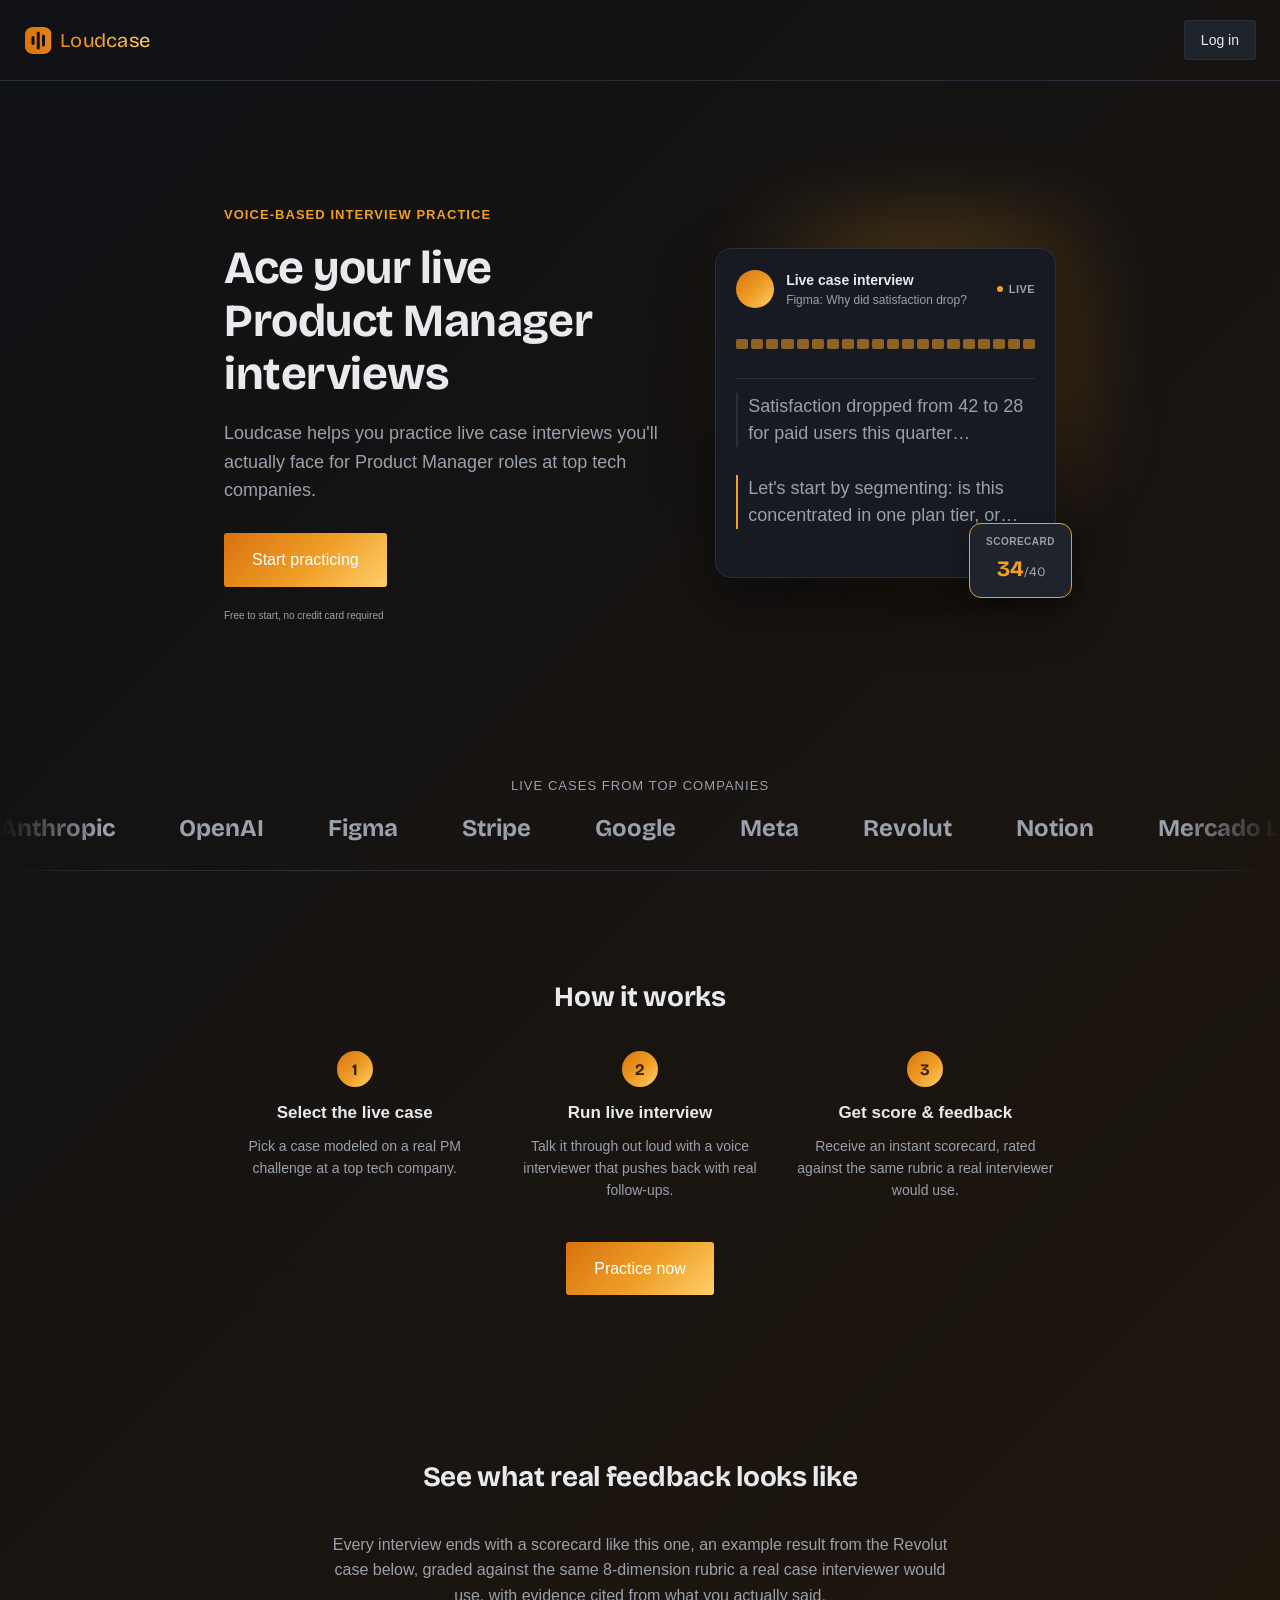
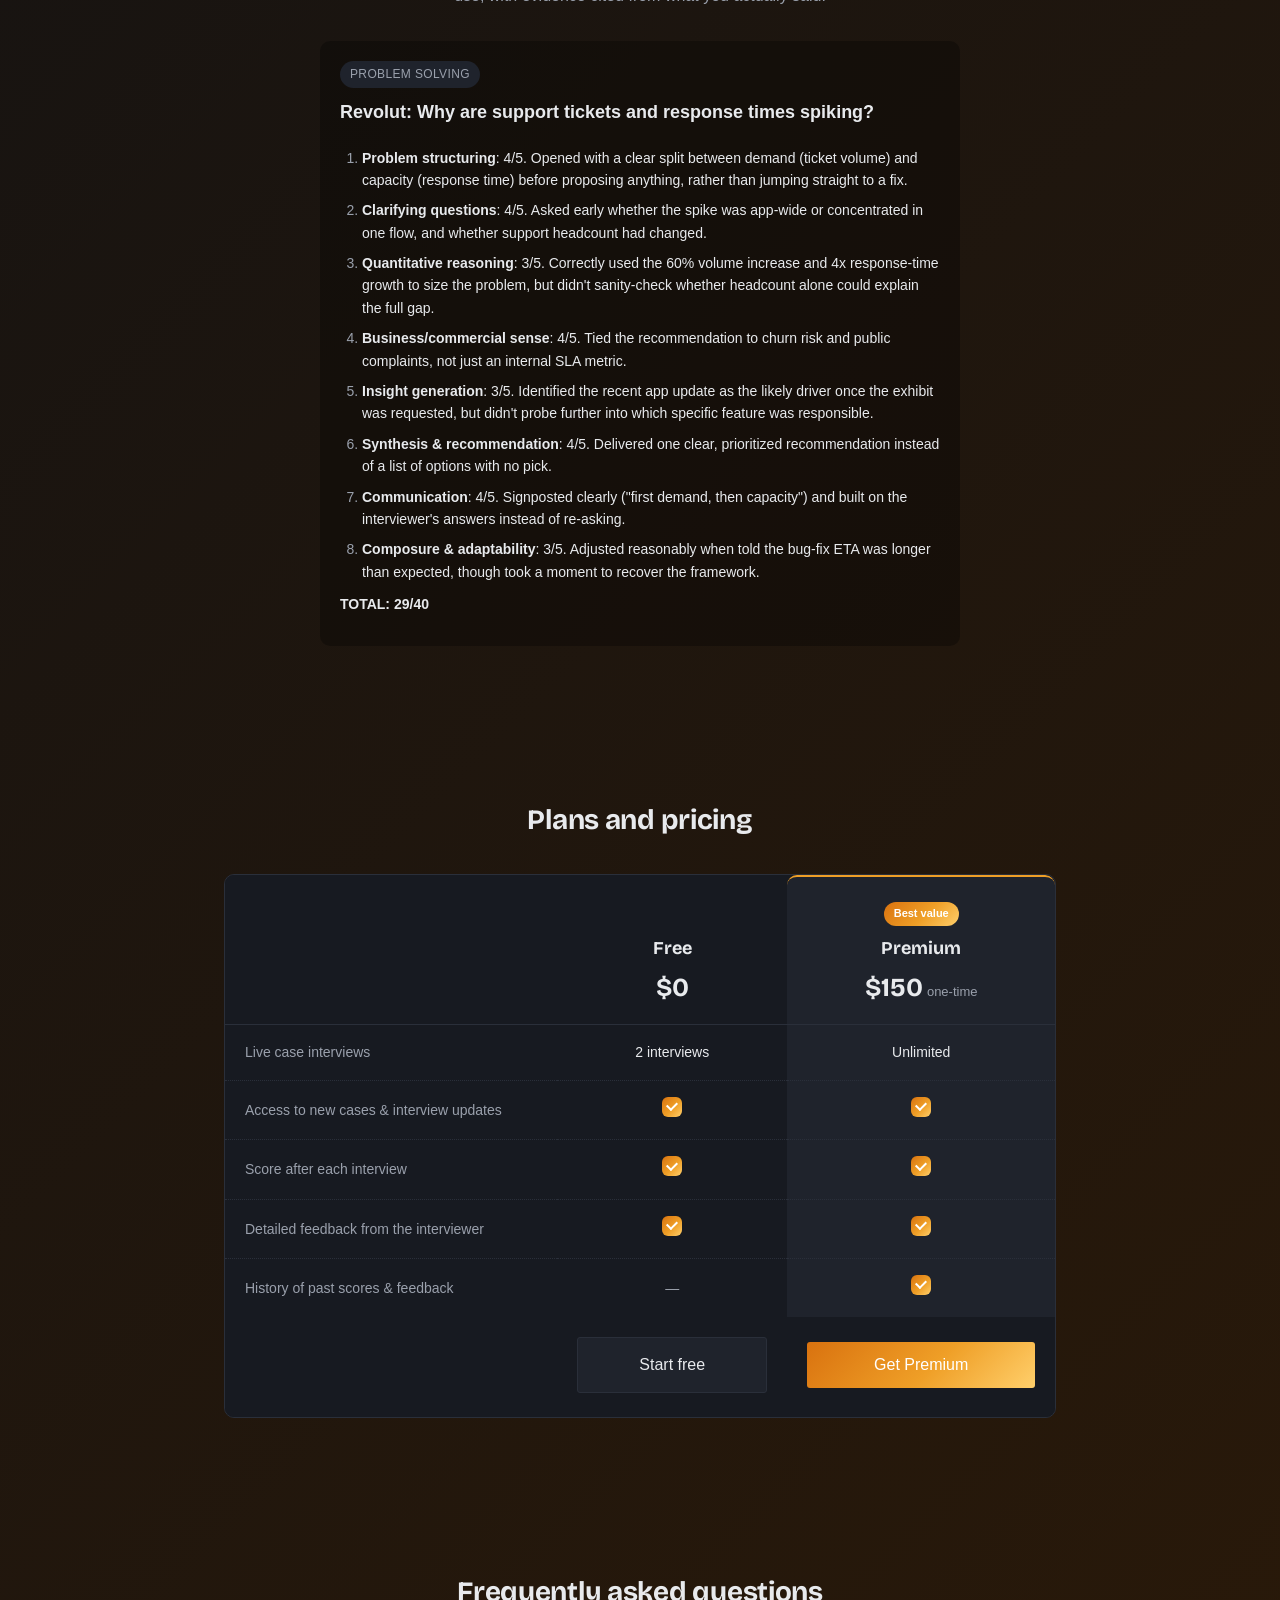
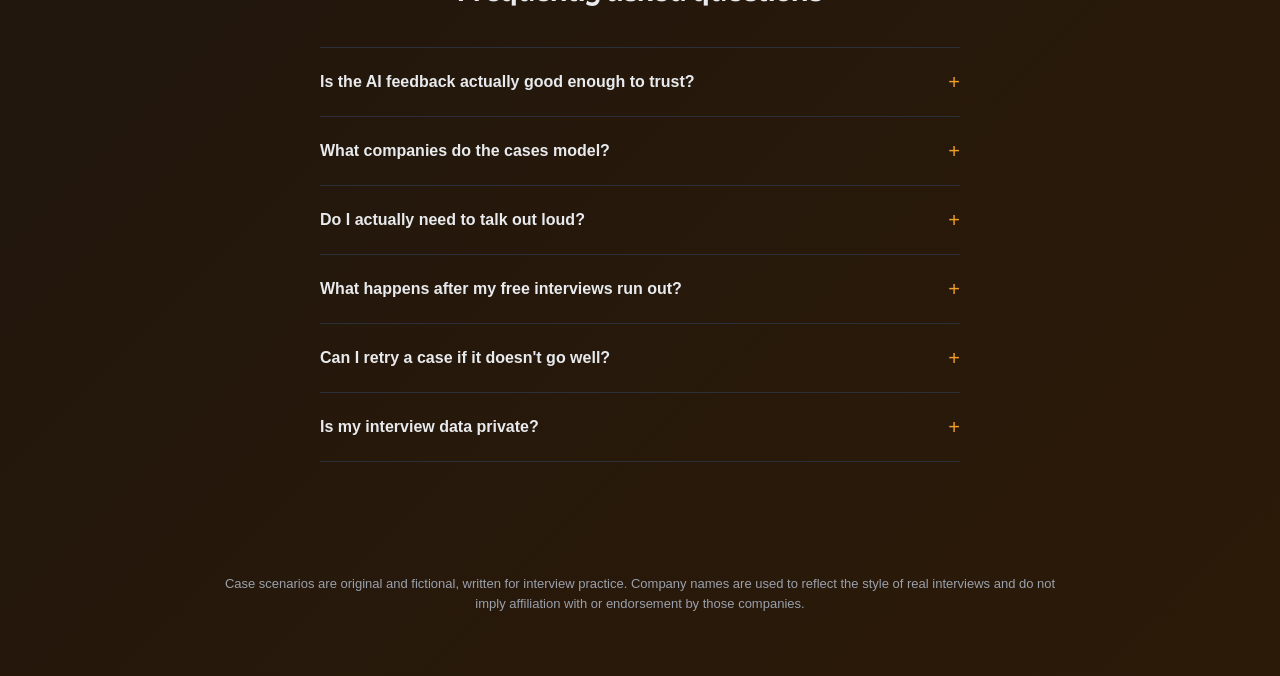
==== web/index.html @ b38b74b1 "Revert "Redesign the "See what real feedback looks like" sample scorecard" This reverts commit eedd0" ====
<!DOCTYPE html>
<html lang="en">
<head>
<meta charset="UTF-8">
<meta name="viewport" content="width=device-width, initial-scale=1.0">
<title>Loudcase — Live Case Interview Practice for PMs</title>
<meta name="description" content="Loudcase is where Product Managers practice live, voice-based case interviews out loud, and get an instant scorecard.">
<link rel="icon" type="image/svg+xml" href="favicon.svg">
<link rel="preconnect" href="https://fonts.googleapis.com">
<link rel="preconnect" href="https://fonts.gstatic.com" crossorigin>
<link href="https://fonts.googleapis.com/css2?family=Bricolage+Grotesque:wght@400;700&display=swap" rel="stylesheet">
<link rel="stylesheet" href="styles.css">
</head>
<body>
<nav>
  <a href="index.html" class="brand" aria-label="Loudcase">
      <svg width="129" height="27" viewBox="0 0 170 36" aria-hidden="true">
        <defs>
          <linearGradient id="logoGrad" x1="0" y1="18" x2="170" y2="18" gradientUnits="userSpaceOnUse">
            <stop offset="0%" stop-color="#d9720f"/>
            <stop offset="55%" stop-color="#ef9f27"/>
            <stop offset="100%" stop-color="#ffcf6b"/>
          </linearGradient>
          <mask id="logoGradMask" maskUnits="userSpaceOnUse" x="0" y="0" width="36" height="36">
            <rect width="36" height="36" rx="10" fill="#ffffff"/>
            <rect x="9" y="12" width="4" height="12" rx="2" fill="#000000"/>
            <rect x="16" y="6" width="4" height="24" rx="2" fill="#000000"/>
            <rect x="23" y="10" width="4" height="16" rx="2" fill="#000000"/>
          </mask>
        </defs>
        <rect width="36" height="36" rx="10" fill="url(#logoGrad)" mask="url(#logoGradMask)"/>
        <text x="47" y="18" dominant-baseline="central" text-anchor="start" font-family="Bricolage Grotesque, sans-serif" font-weight="400" font-size="26" textLength="120" lengthAdjust="spacingAndGlyphs" fill="url(#logoGrad)">Loudcase</text>
      </svg>
    </a>
  <div style="display:flex; align-items:center; gap:16px;">
    <a href="login.html" class="btn secondary" style="padding:8px 16px;font-size:14px;">Log in</a>
  </div>
</nav>

<div class="wrap">
  <div class="hero hero-split">
    <div class="hero-copy">
      <span class="hero-kicker">Voice-based interview practice</span>
      <h1>Ace your live Product Manager interviews</h1>
      <p>
        Loudcase helps you practice live case interviews you'll actually
        face for Product Manager roles at top tech companies.
      </p>
      <a class="btn" href="practice.html"><span class="btn-shine">Start practicing</span></a>
      <p class="hero-trust">Free to start, no credit card required</p>
    </div>

    <div class="hero-visual" aria-hidden="true">
      <div class="hero-visual-glow"></div>
      <div class="call-card">
        <div class="call-card-header">
          <span class="call-orb"></span>
          <div class="call-card-titles">
            <div class="call-card-title">Live case interview</div>
            <div class="call-card-sub">Figma: Why did satisfaction drop?</div>
          </div>
          <span class="call-live" title="Live"><span class="call-live-dot"></span>Live</span>
        </div>
        <div class="call-waveform">
          <span></span><span></span><span></span><span></span><span></span>
          <span></span><span></span><span></span><span></span><span></span>
          <span></span><span></span><span></span><span></span><span></span>
          <span></span><span></span><span></span><span></span><span></span>
        </div>
        <div class="call-transcript">
          <p class="call-line call-line-interviewer">Satisfaction dropped from 42 to 28 for paid users this quarter&hellip;</p>
          <p class="call-line call-line-candidate">Let's start by segmenting: is this concentrated in one plan tier, or&hellip;</p>
        </div>
      </div>
      <div class="score-badge">
        <span class="score-badge-label">Scorecard</span>
        <span class="score-badge-value">34<span>/40</span></span>
      </div>
    </div>
  </div>
</div>

<div class="wrap marquee-title-wrap">
  <p class="marquee-title">Live cases from top companies</p>
</div>

<div class="logo-marquee" aria-label="Practice for roles at companies like these">
  <div class="logo-track">
    <span>Anthropic</span>
    <span>OpenAI</span>
    <span>Figma</span>
    <span>Stripe</span>
    <span>Google</span>
    <span>Meta</span>
    <span>Revolut</span>
    <span>Notion</span>
    <span>Mercado Libre</span>
    <span>Nubank</span>
    <span>Anthropic</span>
    <span>OpenAI</span>
    <span>Figma</span>
    <span>Stripe</span>
    <span>Google</span>
    <span>Meta</span>
    <span>Revolut</span>
    <span>Notion</span>
    <span>Mercado Libre</span>
    <span>Nubank</span>
    <span>Anthropic</span>
    <span>OpenAI</span>
    <span>Figma</span>
    <span>Stripe</span>
    <span>Google</span>
    <span>Meta</span>
    <span>Revolut</span>
    <span>Notion</span>
    <span>Mercado Libre</span>
    <span>Nubank</span>
    <span>Anthropic</span>
    <span>OpenAI</span>
    <span>Figma</span>
    <span>Stripe</span>
    <span>Google</span>
    <span>Meta</span>
    <span>Revolut</span>
    <span>Notion</span>
    <span>Mercado Libre</span>
    <span>Nubank</span>
  </div>
</div>

<div class="wrap">
  <h2 class="section-title">How it works</h2>
  <div class="steps">
    <div class="step">
      <span class="step-number">1</span>
      <h3>Select the live case</h3>
      <p>Pick a case modeled on a real PM challenge at a top tech company.</p>
    </div>
    <div class="step">
      <span class="step-number">2</span>
      <h3>Run live interview</h3>
      <p>Talk it through out loud with a voice interviewer that pushes back with real follow-ups.</p>
    </div>
    <div class="step">
      <span class="step-number">3</span>
      <h3>Get score & feedback</h3>
      <p>Receive an instant scorecard, rated against the same rubric a real interviewer would use.</p>
    </div>
  </div>

  <div class="steps-cta">
    <a class="btn" href="practice.html"><span class="btn-shine">Practice now</span></a>
  </div>
</div>

<div class="wrap">
  <h2 class="section-title">See what real feedback looks like</h2>
  <p style="text-align:center; color:var(--text-muted); max-width:640px; margin:0 auto 32px;">
    Every interview ends with a scorecard like this one, an example
    result from the Revolut case below, graded against the same
    8-dimension rubric a real case interviewer would use, with evidence
    cited from what you actually said.
  </p>
  <div class="case-card" style="max-width:640px; margin:0 auto; text-align:left;">
    <div class="case-card-head">
      <span class="badge">PROBLEM SOLVING</span>
    </div>
    <h3 style="margin:0;">Revolut: Why are support tickets and response times spiking?</h3>
    <div class="rendered-feedback">
      <ol>
        <li><strong>Problem structuring</strong>: 4/5. Opened with a clear split between demand (ticket volume) and capacity (response time) before proposing anything, rather than jumping straight to a fix.</li>
        <li><strong>Clarifying questions</strong>: 4/5. Asked early whether the spike was app-wide or concentrated in one flow, and whether support headcount had changed.</li>
        <li><strong>Quantitative reasoning</strong>: 3/5. Correctly used the 60% volume increase and 4x response-time growth to size the problem, but didn't sanity-check whether headcount alone could explain the full gap.</li>
        <li><strong>Business/commercial sense</strong>: 4/5. Tied the recommendation to churn risk and public complaints, not just an internal SLA metric.</li>
        <li><strong>Insight generation</strong>: 3/5. Identified the recent app update as the likely driver once the exhibit was requested, but didn't probe further into which specific feature was responsible.</li>
        <li><strong>Synthesis & recommendation</strong>: 4/5. Delivered one clear, prioritized recommendation instead of a list of options with no pick.</li>
        <li><strong>Communication</strong>: 4/5. Signposted clearly ("first demand, then capacity") and built on the interviewer's answers instead of re-asking.</li>
        <li><strong>Composure & adaptability</strong>: 3/5. Adjusted reasonably when told the bug-fix ETA was longer than expected, though took a moment to recover the framework.</li>
      </ol>
      <p><strong>TOTAL: 29/40</strong></p>
    </div>
  </div>
</div>

<div class="wrap" id="pricing">
  <h2 class="section-title">Plans and pricing</h2>

  <div class="pricing-table-wrap">
    <table class="pricing-table">
      <thead>
        <tr>
          <th class="pricing-table-label"></th>
          <th>
            <div class="pricing-col-head">Free</div>
            <div class="pricing-col-price">$0</div>
          </th>
          <th class="premium-col">
            <span class="pricing-badge">Best value</span>
            <div class="pricing-col-head">Premium</div>
            <div class="pricing-col-price">$150<span class="pricing-period">one-time</span></div>
          </th>
        </tr>
      </thead>
      <tbody>
        <tr>
          <td class="pricing-table-label">Live case interviews</td>
          <td>2 interviews</td>
          <td class="premium-col">Unlimited</td>
        </tr>
        <tr>
          <td class="pricing-table-label">Access to new cases & interview updates</td>
          <td><span class="pricing-check" aria-label="Included"></span></td>
          <td class="premium-col"><span class="pricing-check" aria-label="Included"></span></td>
        </tr>
        <tr>
          <td class="pricing-table-label">Score after each interview</td>
          <td><span class="pricing-check" aria-label="Included"></span></td>
          <td class="premium-col"><span class="pricing-check" aria-label="Included"></span></td>
        </tr>
        <tr>
          <td class="pricing-table-label">Detailed feedback from the interviewer</td>
          <td><span class="pricing-check" aria-label="Included"></span></td>
          <td class="premium-col"><span class="pricing-check" aria-label="Included"></span></td>
        </tr>
        <tr>
          <td class="pricing-table-label">History of past scores & feedback</td>
          <td><span class="pricing-dash" aria-label="Not included"></span></td>
          <td class="premium-col"><span class="pricing-check" aria-label="Included"></span></td>
        </tr>
      </tbody>
      <tfoot>
        <tr>
          <td class="pricing-table-label"></td>
          <td><a class="btn secondary" href="practice.html" style="width:100%; text-align:center; box-sizing:border-box; display:block;">Start free</a></td>
          <td class="premium-col">
            <button class="btn get-premium-btn" type="button" style="width:100%; box-sizing:border-box; display:block;"><span class="btn-shine">Get Premium</span></button>
            <p class="pricing-error" style="display:none;"></p>
          </td>
        </tr>
      </tfoot>
    </table>
  </div>

  <!-- Mobile-only equivalent of the table above: below the breakpoint a
       horizontally-scrolling table hid the Premium column off-screen with
       no visual cue, so both plans are shown here as stacked cards
       instead -- see the pricing-table-wrap / pricing-cards toggle in
       styles.css. Content is duplicated (not generated from the table)
       to keep this a plain content change, matching how nav/markup is
       already duplicated per page elsewhere on the site; keep the two in
       sync if pricing/features change. -->
  <div class="pricing-cards">
    <div class="pricing-card">
      <div class="pricing-col-head">Free</div>
      <div class="pricing-col-price">$0</div>
      <ul class="pricing-card-features">
        <li><span>Live case interviews</span><span>2 interviews</span></li>
        <li><span>Access to new cases &amp; interview updates</span><span class="pricing-check" aria-label="Included"></span></li>
        <li><span>Score after each interview</span><span class="pricing-check" aria-label="Included"></span></li>
        <li><span>Detailed feedback from the interviewer</span><span class="pricing-check" aria-label="Included"></span></li>
        <li><span>History of past scores &amp; feedback</span><span class="pricing-dash" aria-label="Not included"></span></li>
      </ul>
      <a class="btn secondary" href="practice.html" style="width:100%; text-align:center; box-sizing:border-box; display:block;">Start free</a>
    </div>
    <div class="pricing-card premium-col">
      <span class="pricing-badge">Best value</span>
      <div class="pricing-col-head">Premium</div>
      <div class="pricing-col-price">$150<span class="pricing-period">one-time</span></div>
      <ul class="pricing-card-features">
        <li><span>Live case interviews</span><span>Unlimited</span></li>
        <li><span>Access to new cases &amp; interview updates</span><span class="pricing-check" aria-label="Included"></span></li>
        <li><span>Score after each interview</span><span class="pricing-check" aria-label="Included"></span></li>
        <li><span>Detailed feedback from the interviewer</span><span class="pricing-check" aria-label="Included"></span></li>
        <li><span>History of past scores &amp; feedback</span><span class="pricing-check" aria-label="Included"></span></li>
      </ul>
      <button class="btn get-premium-btn" type="button" style="width:100%; box-sizing:border-box; display:block;"><span class="btn-shine">Get Premium</span></button>
      <p class="pricing-error" style="display:none;"></p>
    </div>
  </div>
</div>

<div class="wrap">
  <h2 class="section-title">Frequently asked questions</h2>
  <div class="faq-list">
    <details>
      <summary>Is the AI feedback actually good enough to trust?</summary>
      <p>Each case has its own hand-written rubric, not a generic one: your transcript is graded across 8 structured dimensions (5 for product-sense cases) with evidence cited from what you actually said, the same way a trained case interviewer would grade you.</p>
    </details>
    <details>
      <summary>What companies do the cases model?</summary>
      <p>Cases are modeled on the style and substance of real PM interviews at companies like Figma, Stripe, Notion, Anthropic, Mercado Libre, and more. They're original, fictional scenarios written for practice, not real confidential material, built to feel like the real thing.</p>
    </details>
    <details>
      <summary>Do I actually need to talk out loud?</summary>
      <p>Yes. Loudcase is voice-first on purpose. A real case interview is a live, spoken conversation with follow-ups and pushback, which is a different skill from silently outlining an answer on paper.</p>
    </details>
    <details>
      <summary>What happens after my free interviews run out?</summary>
      <p>You get 2 full scored interviews for free, with the same detailed feedback Premium gets. After that, Premium ($150 one-time) unlocks unlimited interviews and keeps the detailed feedback going instead of just a score.</p>
    </details>
    <details>
      <summary>Can I retry a case if it doesn't go well?</summary>
      <p>Yes, cases can be replayed as many times as you like. Performing differently on a repeat run is part of the practice.</p>
    </details>
    <details>
      <summary>Is my interview data private?</summary>
      <p>Your transcripts and scores are tied to your account only. They're never shared publicly or used to identify you elsewhere.</p>
    </details>
  </div>
</div>

<div class="wrap">
  <p class="hint" style="text-align:center; margin-top:16px;">
    Case scenarios are original and fictional, written for interview
    practice. Company names are used to reflect the style of real
    interviews and do not imply affiliation with or endorsement by those
    companies.
  </p>
</div>

<script src="config.js"></script>
<script src="auth.js"></script>
<script>
  // Two "Get Premium" buttons exist (the desktop table's footer cell and
  // the mobile card, only one of which is ever visible at a time -- see
  // .pricing-table-wrap / .pricing-cards in styles.css), each followed by
  // its own .pricing-error paragraph, so wire up whichever one was
  // actually clicked rather than assuming a single element by id.
  document.querySelectorAll(".get-premium-btn").forEach((btn) => {
    const errorMsg = btn.nextElementSibling;
    btn.addEventListener("click", async () => {
      errorMsg.style.display = "none";

      // Buying Premium requires an account, so payment is tied to it.
      // Not logged in -- send to login, then bounce straight back here.
      if (!localStorage.getItem("loudcase_token")) {
        window.location.href = "login.html?next=" + encodeURIComponent("index.html#pricing");
        return;
      }

      try {
        const res = await fetch(`${CONFIG.backendUrl}/billing/create-checkout-session`, {
          method: "POST",
          headers: { "Content-Type": "application/json", ...authHeader() },
          body: JSON.stringify({
            success_url: window.location.origin + window.location.pathname.replace(/index\.html$/, "") + "premium-success.html",
            cancel_url: window.location.origin + window.location.pathname.replace(/index\.html$/, "") + "index.html#pricing",
          }),
        });
        if (res.status === 401) {
          window.location.href = "login.html?next=" + encodeURIComponent("index.html#pricing");
          return;
        }
        const data = await res.json();
        if (!res.ok) {
          errorMsg.textContent = data.detail || "Something went wrong starting checkout.";
          errorMsg.style.display = "block";
          return;
        }
        window.open(data.url, "_blank", "noopener,noreferrer");
      } catch (err) {
        errorMsg.textContent = `Request failed: ${err}`;
        errorMsg.style.display = "block";
      }
    });
  });
</script>
<script>
  // Cursor-tracking spotlight for .btn (not .btn.secondary), matching
  // pomelo.la's actual button hover effect (see styles.css for the full
  // explanation -- their "duplicate text" DOM layer is same-color,
  // same-position, and functionally invisible; this spotlight is the
  // effect that's actually visible). Appends a .btn-spotlight overlay and
  // keeps its --x/--y CSS vars updated on mousemove; safe to call more
  // than once since already-enhanced elements are skipped.
  function enhanceButtonSpotlight(btn) {
    if (btn.dataset.spotlightEnhanced) return;
    btn.dataset.spotlightEnhanced = "true";
    const spot = document.createElement("span");
    spot.className = "btn-spotlight";
    spot.setAttribute("aria-hidden", "true");
    btn.appendChild(spot);
    btn.addEventListener("mousemove", (e) => {
      const rect = btn.getBoundingClientRect();
      spot.style.setProperty("--x", `${e.clientX - rect.left}px`);
      spot.style.setProperty("--y", `${e.clientY - rect.top}px`);
    });
  }
  function enhanceAllButtonSpotlights(root) {
    (root || document).querySelectorAll(".btn:not(.secondary)").forEach(enhanceButtonSpotlight);
  }
  enhanceAllButtonSpotlights();
</script>
</body>
</html>
---- web/styles.css ----
:root {
  --bg: #0f1115;
  --surface: #171a21;
  --surface-2: #1f232c;
  --border: #2a2f3a;
  --text: #e8eaed;
  --text-muted: #9aa0ac;
  /* Loudcase brand accent: warm amber -- reads as voice/energy rather
     than a generic SaaS blue, and doubles as the logomark color. */
  --accent: #ef9f27;
  --accent-text: #3d2003;
  --radius: 10px;
  /* Shared warm gradient used across the CTA buttons, the logomark, and
     the "3 steps" number icons, so those flat-amber elements read as one
     consistent brand treatment instead of a plain flat fill. */
  --accent-gradient: linear-gradient(135deg, #d9720f 0%, #ef9f27 55%, #ffcf6b 100%);
}

* { box-sizing: border-box; }

h1 {
  font-family: "Bricolage Grotesque", -apple-system, BlinkMacSystemFont, "Segoe UI", sans-serif;
  font-weight: 700;
  letter-spacing: -0.01em;
}

body {
  margin: 0;
  font-family: -apple-system, BlinkMacSystemFont, "Segoe UI", sans-serif;
  /* Slow-shifting dark gradient with a warm (amber-adjacent) undertone --
     all stops stay dark enough that --text stays legible everywhere, this
     is depth/atmosphere, not a color change to the page itself. */
  background: linear-gradient(135deg, #0f1115, #2c1a08, #0f1115, #1f1409);
  background-size: 300% 300%;
  animation: bg-drift 10s ease-in-out infinite;
  color: var(--text);
  line-height: 1.6;
}

@keyframes bg-drift {
  0% { background-position: 0% 50%; }
  50% { background-position: 100% 50%; }
  100% { background-position: 0% 50%; }
}

@media (prefers-reduced-motion: reduce) {
  body {
    animation: none;
  }
}

.wrap {
  max-width: 880px;
  margin: 0 auto;
  padding: 48px 24px;
}

nav {
  position: relative;
  display: flex;
  align-items: center;
  justify-content: space-between;
  padding: 20px 24px;
  border-bottom: 1px solid var(--border);
}

nav a {
  color: var(--text);
  text-decoration: none;
  font-weight: 600;
}

/* ---- App nav (logged-in pages: practice/history/session) ----
   .nav-menu wraps .nav-links (page links) and .nav-actions (feedback,
   email, logout) as one flex row on desktop. Below the breakpoint it
   becomes a hidden dropdown panel toggled by .nav-burger, so a long
   email address + feedback pill + logout button can't overflow a phone
   screen the way a plain desktop nav would. See wireAccountNav() in
   auth.js for the toggle logic. */
.nav-menu {
  display: flex;
  align-items: center;
  flex: 1;
  margin-left: 32px;
}

.nav-links {
  display: flex;
  align-items: center;
  gap: 24px;
}

.nav-actions {
  display: flex;
  align-items: center;
  gap: 16px;
  /* Pushes this group to the far right of .nav-menu whether or not
     .nav-links is present before it (session.html has no nav-links, so
     this is the only child -- space-between on the parent would have
     left it flush-left instead of at the edge). */
  margin-left: auto;
}

.nav-burger {
  display: none;
  flex-direction: column;
  justify-content: center;
  gap: 5px;
  width: 36px;
  height: 36px;
  padding: 0;
  margin-left: auto;
  background: none;
  border: none;
  cursor: pointer;
}

.nav-burger span {
  display: block;
  height: 2px;
  width: 100%;
  background: var(--text);
  border-radius: 2px;
  transition: transform 0.2s ease, opacity 0.2s ease;
}

.nav-burger[aria-expanded="true"] span:nth-child(1) {
  transform: translateY(7px) rotate(45deg);
}

.nav-burger[aria-expanded="true"] span:nth-child(2) {
  opacity: 0;
}

.nav-burger[aria-expanded="true"] span:nth-child(3) {
  transform: translateY(-7px) rotate(-45deg);
}

@media (max-width: 760px) {
  .nav-burger {
    display: flex;
  }

  .nav-menu {
    display: none;
    position: absolute;
    top: 100%;
    left: 0;
    right: 0;
    flex-direction: column;
    align-items: stretch;
    gap: 20px;
    margin-left: 0;
    background: var(--surface);
    border-bottom: 1px solid var(--border);
    padding: 20px 24px 24px;
    box-shadow: 0 12px 24px rgba(0, 0, 0, 0.35);
    z-index: 50;
  }

  .nav-menu.open {
    display: flex;
  }

  .nav-links,
  .nav-actions {
    flex-direction: column;
    align-items: flex-start;
    gap: 16px;
    margin-left: 0;
  }

  /* Only when nav-links is actually present before it (practice/history
     have both groups; session.html has only nav-actions, where a
     leading divider would just sit oddly right under the burger). */
  .nav-links + .nav-actions {
    border-top: 1px solid var(--border);
    padding-top: 16px;
  }
}

/* Color set directly on .brand (not just inherited via "nav a") since the
   login page's logo link sits outside a <nav> element -- without this it
   fell back to the browser's default visited-link purple after being
   clicked once. */
.brand,
.brand:visited {
  display: flex;
  align-items: center;
  gap: 10px;
  font-size: 25px;
  font-family: "Bricolage Grotesque", -apple-system, BlinkMacSystemFont, "Segoe UI", sans-serif;
  font-weight: 700;
  letter-spacing: -0.01em;
  color: var(--text);
  text-decoration: none;
}

.brand svg {
  flex-shrink: 0;
}

/* Subtle hover feedback on just the icon shape (the SVG's single <rect>,
   not the "Loudcase" wordmark <text> that follows it). */
.brand svg > rect {
  transition: opacity 0.2s ease;
}

.brand:hover svg > rect {
  opacity: 0.75;
}

.logo-marquee {
  overflow: hidden;
  border-bottom: 1px solid var(--border);
  padding: 4px 0 22px;
  -webkit-mask-image: linear-gradient(90deg, transparent, #000 8%, #000 92%, transparent);
  mask-image: linear-gradient(90deg, transparent, #000 8%, #000 92%, transparent);
}

.logo-track {
  display: flex;
  align-items: center;
  gap: 64px;
  width: max-content;
  /* Moves by exactly one repeated set's worth of width (25% of the total
     4x-repeated track) -- with only 2 copies, wide viewports could scroll
     past the end of copy 2 before copy 1 looped back around, leaving a
     visible empty gap. 4 copies guarantees there's always more than enough
     content off both edges to stay continuous, even on ultra-wide screens. */
  animation: marquee-scroll 52s linear infinite;
}

.logo-track span {
  font-family: "Bricolage Grotesque", -apple-system, BlinkMacSystemFont, "Segoe UI", sans-serif;
  font-weight: 700;
  font-size: 24px;
  white-space: nowrap;
  color: var(--text-muted);
}

@keyframes marquee-scroll {
  from { transform: translateX(0); }
  to { transform: translateX(-25%); }
}

@media (prefers-reduced-motion: reduce) {
  .logo-track {
    animation: none;
  }
}

.marquee-title-wrap {
  padding-bottom: 0;
}

.marquee-title {
  text-align: center;
  color: var(--text-muted);
  font-size: 13px;
  text-transform: uppercase;
  letter-spacing: 0.08em;
  margin: 0 0 8px;
}

.section-title {
  font-family: "Bricolage Grotesque", -apple-system, BlinkMacSystemFont, "Segoe UI", sans-serif;
  font-weight: 700;
  letter-spacing: -0.01em;
  font-size: 28px;
  text-align: center;
  margin: 56px 0 32px;
}

.steps {
  display: grid;
  grid-template-columns: repeat(3, 1fr);
  gap: 24px;
}

.step {
  text-align: center;
}

.step-number {
  display: inline-flex;
  align-items: center;
  justify-content: center;
  width: 36px;
  height: 36px;
  border-radius: 50%;
  background: var(--accent-gradient);
  color: var(--accent-text);
  font-weight: 700;
  font-family: "Bricolage Grotesque", -apple-system, BlinkMacSystemFont, "Segoe UI", sans-serif;
  margin-bottom: 12px;
}

.step h3 {
  margin: 0 0 8px;
  font-size: 17px;
}

.step p {
  margin: 0;
  color: var(--text-muted);
  font-size: 14px;
}

.steps-cta {
  text-align: center;
  margin-top: 40px;
}

.hero {
  text-align: center;
  padding: 64px 0 40px;
}

.hero h1 {
  font-size: 73px;
  margin: 0 0 16px;
  font-family: "Bricolage Grotesque", -apple-system, BlinkMacSystemFont, "Segoe UI", sans-serif;
  font-weight: 700;
  letter-spacing: -0.01em;
  line-height: 1.12;
}

.hero p {
  color: var(--text-muted);
  font-size: 18px;
  max-width: 560px;
  margin: 0 auto 32px;
}

/* ---- Hero: two-column split with a "live call" product mockup ----
   A real photo/video of "people in an interview" would misrepresent the
   actual product (a solo voice conversation with an AI, not a group
   meeting), so this builds a lightweight product mockup instead --
   ties directly to what Loudcase actually does (live voice + an instant
   scorecard) rather than generic stock imagery. */
.hero-split {
  display: grid;
  grid-template-columns: 1.3fr 1fr;
  align-items: center;
  gap: 48px;
  text-align: left;
  padding: 72px 0 56px;
}

.hero-split .hero-kicker {
  display: inline-block;
  color: var(--accent);
  font-size: 13px;
  font-weight: 600;
  text-transform: uppercase;
  letter-spacing: 0.08em;
  margin-bottom: 16px;
}

.hero-split h1 {
  font-size: 46px;
  line-height: 1.15;
  margin: 0 0 18px;
}

.hero-split p {
  margin: 0 0 28px;
  max-width: 480px;
}

.hero p.hero-trust {
  color: var(--text-muted);
  font-size: 10px;
  margin: 14px 0 0;
}

.hero-visual {
  position: relative;
  display: flex;
  align-items: center;
  justify-content: center;
}

.hero-visual-glow {
  position: absolute;
  inset: -15%;
  background: radial-gradient(circle at 60% 35%, rgba(239, 159, 39, 0.35), transparent 60%);
  filter: blur(30px);
  z-index: 0;
}

.call-card {
  position: relative;
  z-index: 1;
  width: 100%;
  max-width: 360px;
  background: var(--surface);
  border: 1px solid var(--border);
  border-radius: 16px;
  padding: 20px;
  box-shadow: 0 24px 60px rgba(0, 0, 0, 0.45);
}

.call-card-header {
  display: flex;
  align-items: center;
  gap: 12px;
}

.call-orb {
  flex-shrink: 0;
  width: 38px;
  height: 38px;
  border-radius: 50%;
  background: var(--accent-gradient);
  animation: call-orb-pulse 2.4s ease-in-out infinite;
}

@keyframes call-orb-pulse {
  0%, 100% { box-shadow: 0 0 0 0 rgba(239, 159, 39, 0.5); }
  50% { box-shadow: 0 0 0 8px rgba(239, 159, 39, 0); }
}

.call-card-titles {
  flex: 1;
  min-width: 0;
}

.call-card-title {
  font-weight: 600;
  font-size: 14px;
}

.call-card-sub {
  color: var(--text-muted);
  font-size: 12px;
  white-space: nowrap;
  overflow: hidden;
  text-overflow: ellipsis;
}

.call-live {
  flex-shrink: 0;
  display: flex;
  align-items: center;
  gap: 6px;
  color: var(--text-muted);
  font-size: 11px;
  font-weight: 600;
  text-transform: uppercase;
  letter-spacing: 0.04em;
}

.call-live-dot {
  width: 6px;
  height: 6px;
  border-radius: 50%;
  background: var(--accent);
  animation: call-live-blink 1.6s ease-in-out infinite;
}

@keyframes call-live-blink {
  0%, 100% { opacity: 1; }
  50% { opacity: 0.3; }
}

.call-waveform {
  display: flex;
  align-items: center;
  gap: 3px;
  height: 32px;
  margin: 18px 0;
}

.call-waveform span {
  flex: 1;
  background: var(--accent);
  opacity: 0.55;
  border-radius: 2px;
  height: 30%;
  animation: call-wave 1.2s ease-in-out infinite;
}

.call-waveform span:nth-child(3n) { animation-delay: -0.9s; }
.call-waveform span:nth-child(3n+1) { animation-delay: -0.4s; }
.call-waveform span:nth-child(3n+2) { animation-delay: -0.1s; }
.call-waveform span:nth-child(5n) { animation-delay: -0.7s; }

@keyframes call-wave {
  0%, 100% { height: 20%; }
  50% { height: 85%; }
}

@media (prefers-reduced-motion: reduce) {
  .call-orb, .call-live-dot, .call-waveform span {
    animation: none;
  }
}

.call-transcript {
  border-top: 1px solid var(--border);
  padding-top: 14px;
}

.call-line {
  font-size: 13px;
  line-height: 1.5;
  margin: 0 0 10px;
  padding-left: 10px;
  border-left: 2px solid var(--border);
  color: var(--text-muted);
}

.call-line-candidate {
  border-left-color: var(--accent);
  color: var(--text);
}

.score-badge {
  position: absolute;
  z-index: 2;
  right: -16px;
  bottom: -20px;
  display: flex;
  flex-direction: column;
  align-items: center;
  gap: 2px;
  background: var(--surface-2);
  border: 1px solid var(--accent);
  border-radius: 12px;
  padding: 10px 16px;
  box-shadow: 0 8px 24px rgba(0, 0, 0, 0.4);
}

.score-badge-label {
  color: var(--text-muted);
  font-size: 10px;
  font-weight: 600;
  text-transform: uppercase;
  letter-spacing: 0.05em;
}

.score-badge-value {
  font-family: "Bricolage Grotesque", -apple-system, BlinkMacSystemFont, "Segoe UI", sans-serif;
  font-weight: 700;
  font-size: 22px;
  color: var(--accent);
}

.score-badge-value span {
  font-size: 13px;
  font-weight: 400;
  color: var(--text-muted);
}

@media (max-width: 820px) {
  .hero-split {
    grid-template-columns: 1fr;
    text-align: center;
    /* Sits inside .wrap, which already contributes 48px of padding-top --
       stacking this on top of that made the gap above the kicker text
       (96px total) read as too much space on mobile. Zeroed here so
       .wrap's 48px is the only top gap, matching the spacing used above
       every other section on the page. */
    padding: 0 0 40px;
    gap: 40px;
  }

  .hero-split h1 {
    font-size: 38px;
  }

  .hero-split p {
    margin-left: auto;
    margin-right: auto;
  }

  .call-card {
    max-width: 340px;
  }
}

/* CTA button style modeled on pomelo.la/en's "Contact us" button: sharp
   corners that smoothly morph into a rounded pill on hover, plus a
   cursor-tracking radial-gradient spotlight that fades in over the
   button. Inspected pomelo's actual button frame-by-frame (not just
   before/after screenshots) to get this right: the "duplicate text"
   layer some frameworks generate for hover text-swap components is
   present in their DOM but is the exact same white text in the exact
   same position as the original -- a real but functionally invisible
   crossfade, not an animation an eye would ever perceive. The genuinely
   visible hover effect is the spotlight: a radial-gradient div,
   pointer-events:none, fading from opacity 0 to 0.6 over 500ms
   ease-in-out, centered whereever the cursor currently is over the
   button. .btn-shine is kept as a plain wrapper (no visual effect of its
   own) so existing markup using it doesn't need to change. */
.btn {
  position: relative;
  display: inline-block;
  background: var(--accent-gradient);
  color: #ffffff;
  padding: 14px 28px;
  border-radius: 3px;
  text-decoration: none;
  font-weight: 400;
  border: none;
  cursor: pointer;
  font-size: 16px;
  overflow: hidden;
  transition: border-radius 0.4s cubic-bezier(0.4, 0.03, 0.685, 0.22);
}

.btn:hover {
  color: #ffffff;
  border-radius: 18px;
}

/* A transparent band sweeps left-to-right across the solid white text on
   hover -- not a brightness highlight, a moving "hole" of transparency,
   per direct visual confirmation against the real pomelo button (their
   automated DOM/opacity signals looked like a no-op, but a human eye
   watching it play sees this wipe clearly). Same background-clip:text
   technique as the very first version of this file, just with a
   `transparent` stop instead of a lighter highlight color.

   A plain `transition` on background-position naturally plays in reverse
   (right-to-left) when the mouse leaves mid-hover, which read as the
   sweep going the wrong way -- using a one-shot @keyframes animation
   instead means it always plays 0%->100% (left-to-right) on hover-in, and
   just stops/resets on hover-out instead of visibly reversing. */
.btn-shine {
  background-image: linear-gradient(90deg, #ffffff 0%, #ffffff 42%, transparent 50%, #ffffff 58%, #ffffff 100%);
  background-size: 250% 100%;
  background-repeat: no-repeat;
  background-position: 0% 0;
  -webkit-background-clip: text;
  background-clip: text;
  -webkit-text-fill-color: transparent;
  color: #ffffff;
}

@keyframes btn-shine-sweep {
  from { background-position: 100% 0; }
  to { background-position: 0% 0; }
}

.btn:hover .btn-shine {
  animation: btn-shine-sweep 1.4s ease forwards;
}

/* Appended as a child of .btn by enhanceButtonSpotlight() (see the
   per-page script that calls it) -- --x/--y are kept updated on
   mousemove so the glow tracks the cursor. Kept subtle -- an earlier pass
   at white/0.6 read as too strong. */
.btn-spotlight {
  position: absolute;
  inset: 0;
  pointer-events: none;
  opacity: 0;
  transition: opacity 0.5s ease-in-out;
  background: radial-gradient(circle at var(--x, 50%) var(--y, 50%), #ffffff, transparent 45%);
}

.btn:hover .btn-spotlight {
  opacity: 0.3;
}

.btn.secondary {
  background: var(--surface-2);
  color: var(--text);
  border: 1px solid var(--border);
}

.btn.secondary:hover {
  background: var(--border);
}

.features {
  display: grid;
  grid-template-columns: repeat(2, 1fr);
  gap: 20px;
  margin-top: 48px;
}

.feature {
  background: var(--surface);
  border: 1px solid var(--border);
  border-radius: var(--radius);
  padding: 20px;
}

.feature h3 {
  margin: 0 0 8px;
  font-size: 16px;
}

.feature p {
  margin: 0;
  color: var(--text-muted);
  font-size: 14px;
}

.filter-bar {
  display: flex;
  flex-wrap: wrap;
  gap: 10px;
  margin: 20px 0 8px;
}

.filter-chip {
  background: var(--surface-2);
  color: var(--text-muted);
  border: 1px solid var(--border);
  border-radius: 999px;
  padding: 8px 16px;
  font-size: 13px;
  font-weight: 600;
  cursor: pointer;
  transition: background-color 0.15s ease, color 0.15s ease, border-color 0.15s ease;
}

.filter-chip:hover {
  border-color: var(--accent);
}

.filter-chip.active {
  background: var(--accent);
  color: #ffffff;
  border-color: var(--accent);
}

.case-grid {
  display: grid;
  grid-template-columns: repeat(2, 1fr);
  gap: 16px;
  margin-top: 32px;
}

.case-card {
  background: rgba(0, 0, 0, 0.3);
  border: none;
  border-radius: var(--radius);
  padding: 20px;
  display: flex;
  flex-direction: column;
  gap: 10px;
}

.case-card .btn {
  align-self: center;
  padding: 8px 20px;
  background: transparent;
  color: var(--accent);
  border: 1px solid var(--accent);
}

.case-card .btn:hover {
  background: rgba(239, 159, 39, 0.12);
  color: var(--accent);
  box-shadow: none;
}

.case-card-head {
  display: flex;
  align-items: center;
  justify-content: space-between;
}

/* Monogram badge standing in for each company's icon -- reuses the
   Loudcase logomark's own rounded-square + amber treatment rather than
   reproducing any company's actual trademarked logo graphic. */
.case-icon {
  display: flex;
  align-items: center;
  justify-content: center;
  width: 32px;
  height: 32px;
  border-radius: 8px;
  background: var(--accent);
  color: var(--accent-text);
  font-family: "Bricolage Grotesque", -apple-system, BlinkMacSystemFont, "Segoe UI", sans-serif;
  font-weight: 700;
  font-size: 15px;
  flex-shrink: 0;
}

.badge {
  display: inline-block;
  font-size: 12px;
  text-transform: uppercase;
  letter-spacing: 0.03em;
  padding: 4px 10px;
  border-radius: 999px;
  background: var(--surface-2);
  color: var(--text-muted);
  width: fit-content;
}

.case-card h3 {
  margin: 0;
  font-size: 18px;
}

.case-card p {
  margin: 0;
  color: var(--text-muted);
  font-size: 14px;
  flex-grow: 1;
}

.auth-card {
  max-width: 380px;
  margin: 48px auto 0;
  background: var(--surface);
  border: 1px solid var(--border);
  border-radius: var(--radius);
  padding: 32px;
}

.auth-card h1 {
  font-size: 26px;
  margin: 0 0 20px;
  text-align: center;
}

.auth-card form {
  display: flex;
  flex-direction: column;
  gap: 6px;
}

.auth-card label {
  font-size: 13px;
  color: var(--text-muted);
  margin-top: 10px;
}

.auth-card input {
  width: 100%;
  padding: 10px 12px;
  border-radius: 8px;
  border: 1px solid var(--border);
  background: var(--bg);
  color: var(--text);
  font-size: 15px;
  font-family: inherit;
}

.auth-card .btn {
  margin-top: 16px;
  width: 100%;
  text-align: center;
}

.auth-card .hint {
  text-align: center;
  margin-top: 16px;
}

.auth-card .hint a,
.auth-form-inner .hint a,
.auth-footer a {
  color: var(--accent);
}

.auth-error {
  color: #ff6b6b;
  font-size: 13px;
  margin: 4px 0 0;
}

/* ---- Split-screen login/signup page ---- */

.auth-split {
  display: flex;
  min-height: 100vh;
}

.auth-form-panel {
  flex: 0 0 460px;
  max-width: 460px;
  display: flex;
  flex-direction: column;
  justify-content: space-between;
  padding: 40px 56px;
  background: var(--bg);
  border-right: 1px solid var(--border);
}

.auth-form-inner {
  max-width: 320px;
  width: 100%;
  margin: 0 auto;
  padding-top: 56px;
}

.auth-form-inner h1 {
  font-size: 26px;
  text-align: center;
  margin: 0 0 8px;
}

.auth-subtitle {
  color: var(--text-muted);
  text-align: center;
  font-size: 14px;
  margin: 0 0 28px;
}

.auth-tabs {
  display: flex;
  background: var(--surface-2);
  border-radius: 10px;
  padding: 4px;
  margin-bottom: 28px;
}

.auth-tab {
  flex: 1;
  border: none;
  background: transparent;
  color: var(--text-muted);
  font-weight: 600;
  font-size: 14px;
  padding: 10px 0;
  border-radius: 8px;
  cursor: pointer;
  transition: background-color 0.15s ease, color 0.15s ease;
}

.auth-tab.active {
  background: var(--surface);
  color: var(--text);
  box-shadow: 0 1px 6px rgba(0, 0, 0, 0.35);
}

.auth-form-inner form {
  display: flex;
  flex-direction: column;
  gap: 4px;
}

.auth-form-inner label {
  font-size: 13px;
  color: var(--text-muted);
  margin-top: 14px;
}

.auth-form-inner .req {
  color: var(--accent);
}

.input-icon-wrap {
  position: relative;
  display: flex;
  align-items: center;
}

.input-icon-wrap .input-icon {
  position: absolute;
  left: 12px;
  width: 16px;
  height: 16px;
  color: var(--text-muted);
  pointer-events: none;
}

.input-icon-wrap input {
  width: 100%;
  padding: 10px 40px 10px 36px;
  border-radius: 8px;
  border: 1px solid var(--border);
  background: var(--surface);
  color: var(--text);
  font-size: 15px;
  font-family: inherit;
}

.input-icon-btn {
  position: absolute;
  right: 10px;
  background: none;
  border: none;
  cursor: pointer;
  color: var(--text-muted);
  width: 18px;
  height: 18px;
  padding: 0;
  display: flex;
  align-items: center;
}

.input-icon-btn svg {
  width: 18px;
  height: 18px;
}

.auth-form-inner .btn {
  margin-top: 20px;
  width: 100%;
  text-align: center;
}

.auth-footer {
  text-align: center;
  color: var(--text-muted);
  font-size: 12px;
  margin: 32px 0 0;
  line-height: 1.5;
}

.auth-visual-panel {
  flex: 1;
  position: relative;
  display: flex;
  align-items: center;
  justify-content: center;
  background: linear-gradient(135deg, #0f1115, #2c1a08, #0f1115, #1f1409);
  background-size: 300% 300%;
  animation: bg-drift 10s ease-in-out infinite;
  overflow: hidden;
  padding: 48px;
}

.auth-visual-inner {
  max-width: 420px;
  text-align: center;
  position: relative;
  z-index: 1;
}

.auth-visual-inner h2 {
  font-family: "Bricolage Grotesque", -apple-system, BlinkMacSystemFont, "Segoe UI", sans-serif;
  font-weight: 700;
  font-size: 28px;
  letter-spacing: -0.01em;
  color: var(--text);
  margin: 20px 0 12px;
  line-height: 1.2;
}

.auth-visual-inner p {
  color: var(--text-muted);
  font-size: 15px;
  margin: 0;
}

.mock-stack {
  position: relative;
  height: 210px;
  margin-bottom: 36px;
}

.mock-card {
  position: absolute;
  background: var(--surface);
  border: 1px solid var(--border);
  border-radius: var(--radius);
  padding: 16px;
  width: 220px;
  text-align: left;
  box-shadow: 0 16px 36px rgba(0, 0, 0, 0.45);
}

.mock-case {
  left: 8%;
  top: 0;
  transform: rotate(-4deg);
}

.mock-case h3 {
  margin: 8px 0 4px;
  font-size: 16px;
}

.mock-case p {
  margin: 0;
  font-size: 12px;
  color: var(--text-muted);
}

.mock-scorecard {
  right: 6%;
  top: 66px;
  transform: rotate(3deg);
}

.mock-scorecard-score {
  font-family: "Bricolage Grotesque", -apple-system, BlinkMacSystemFont, "Segoe UI", sans-serif;
  font-weight: 700;
  font-size: 24px;
  color: var(--accent);
  margin-bottom: 8px;
}

.mock-scorecard-score span {
  font-size: 13px;
  color: var(--text-muted);
  font-weight: 400;
}

.mock-scorecard-row {
  display: flex;
  justify-content: space-between;
  font-size: 12px;
  color: var(--text-muted);
  padding: 5px 0;
  border-top: 1px solid var(--border);
}

.mock-scorecard-row:first-of-type {
  border-top: none;
}

@media (max-width: 900px) {
  .auth-visual-panel {
    display: none;
  }
  .auth-form-panel {
    flex: 1;
    max-width: none;
    border-right: none;
  }
}

.session-header {
  text-align: center;
  margin-bottom: 32px;
}

.session-header h1 {
  margin: 0 0 6px;
  font-size: 26px;
}

/* display: flex (not inline-flex) makes this a block-level box, so it
   sits flush left regardless of .session-header's text-align: center --
   matching the left alignment of the "Take your notes" title below. */
.back-link {
  display: flex;
  align-items: center;
  gap: 6px;
  width: fit-content;
  margin-bottom: 16px;
  color: var(--text-muted);
  font-size: 14px;
  text-decoration: none;
  transition: color 0.15s ease;
}

.back-link:hover {
  color: var(--text);
}

.session-header p {
  color: var(--text-muted);
  margin: 0;
}

.widget-box {
  background: var(--surface);
  border: 1px solid var(--border);
  border-radius: var(--radius);
  padding: 32px;
  min-height: 200px;
  display: flex;
  align-items: center;
  justify-content: center;
}

/* Contains the ElevenLabs widget's internal position:fixed panel to this
   box instead of the viewport. A `transform` on an ancestor establishes a
   new CSS containing block for any fixed-position descendant -- that rule
   applies even across a Shadow DOM boundary, so it reaches the widget's
   internal panel even though we can't target that panel directly with a
   selector. min-height gives it room to render at a normal (non-tiny) size;
   adjust if the widget still looks cramped once you see it live. */
.widget-anchor {
  position: relative;
  transform: translateZ(0);
  min-height: 150px;
  background: transparent;
  border: none;
  border-radius: var(--radius);
  margin-bottom: 24px;
  /* Not "hidden" -- the widget's consent modal (Terms and conditions,
     shown before a call starts) renders taller than this box's fixed
     height. Hidden overflow was clipping its Agree button off-screen,
     making it unclickable. Visible lets that modal (and anything else
     the widget renders) spill out fully instead of getting cut off. */
  overflow: visible;
  /* Keep it above the notes field below, since the modal is positioned
     relative to this box (see the transform note above) and would
     otherwise render underneath adjacent content. */
  z-index: 10;
}

.results-actions {
  text-align: center;
  margin-top: 24px;
}

.hint {
  font-size: 13px;
  color: var(--text-muted);
  margin-top: 8px;
}

.notes-box {
  margin-top: 24px;
}

.notes-title {
  text-align: left;
  font-size: 16px;
  margin: 0 0 10px;
}

.notes-box textarea {
  width: 100%;
  min-height: 420px;
  padding: 16px;
  border-radius: var(--radius);
  border: 1px solid var(--border);
  background: var(--surface);
  color: var(--text);
  font-size: 15px;
  font-family: inherit;
  line-height: 1.6;
  resize: vertical;
}

.notes-box textarea::placeholder {
  color: var(--text-muted);
}

pre.scorecard {
  white-space: pre-wrap;
  background: var(--surface-2);
  border: 1px solid var(--border);
  border-radius: 6px;
  padding: 16px;
  font-size: 13px;
  margin-top: 16px;
}

/* Rendered (markdown -> HTML) feedback, used in the history modal instead
   of dumping the evaluator's raw markdown-flavored text into a <pre> --
   the model's output leans on bold/lists/headings, which look like literal
   asterisks and "1." prefixes without this. */
.rendered-feedback {
  text-align: left;
  line-height: 1.6;
  font-size: 14px;
}

.rendered-feedback h1,
.rendered-feedback h2,
.rendered-feedback h3 {
  font-family: "Bricolage Grotesque", -apple-system, BlinkMacSystemFont, "Segoe UI", sans-serif;
  margin: 20px 0 8px;
}

.rendered-feedback h1:first-child,
.rendered-feedback h2:first-child,
.rendered-feedback h3:first-child {
  margin-top: 0;
}

.rendered-feedback p {
  color: var(--text);
  margin: 10px 0;
}

.rendered-feedback strong {
  color: var(--text);
}

.rendered-feedback ol,
.rendered-feedback ul {
  margin: 10px 0;
  padding-left: 22px;
}

.rendered-feedback li {
  margin: 8px 0;
}

.rendered-feedback li::marker {
  color: var(--text-muted);
}

.rendered-feedback hr {
  border: none;
  border-top: 1px solid var(--border);
  margin: 16px 0;
}

/* ---- Feedback widget ----
   The "Feedback?" nav button (id="feedback-fab") opens this modal so
   candidates can report bugs/issues/suggestions from wherever they are in
   the app. Base look (amber pill outline) stays inline on the element
   itself across pages; just the hover state lives here since inline
   styles can't express :hover. */
#feedback-fab {
  transition: background-color 0.15s ease, box-shadow 0.15s ease;
}

#feedback-fab:hover {
  background: rgba(239, 159, 39, 0.35);
  box-shadow: 0 0 12px 1px rgba(239, 159, 39, 0.4);
}

/* Scoped to this modal specifically (not the shared .modal-card h2 rule
   other modals use) so this gap doesn't affect them. Zeroed here so the
   textarea's own margin-top below is the single source of that spacing,
   rather than splitting it across two rules. */
#product-feedback-modal h2 {
  margin-bottom: 0;
}

.feedback-form textarea {
  display: block;
  box-sizing: border-box;
  width: 100%;
  min-height: 140px;
  margin-top: 15px;
  padding: 16px;
  border-radius: 14px;
  border: 2px solid #1f2430;
  background: #ffffff;
  color: #1a1a1a;
  font-size: 15px;
  font-family: inherit;
  line-height: 1.5;
  resize: vertical;
  outline: none;
}

.feedback-form textarea:focus {
  border-color: var(--accent);
}

.feedback-form textarea::placeholder {
  color: #6b7280;
}

/* Slightly tighter than the shared .modal-card padding so the (already
   near-full-width) textarea reads as filling almost the whole popup. */
#product-feedback-modal .modal-card {
  padding: 20px;
}

/* ---- Scorecard popup ----
   Shown automatically once the ElevenLabs widget's own "End call" button
   ends the conversation (see session.html's conversationEnded listener),
   instead of a manual "Get my scorecard" button at the bottom of the page. */

.modal-overlay {
  position: fixed;
  inset: 0;
  background: rgba(0, 0, 0, 0.6);
  display: flex;
  align-items: center;
  justify-content: center;
  padding: 24px;
  z-index: 1000;
}

.modal-card {
  position: relative;
  background: var(--surface);
  border: 1px solid var(--border);
  border-radius: var(--radius);
  padding: 32px;
  width: 100%;
  max-width: 560px;
  max-height: 80vh;
  overflow-y: auto;
}

.modal-card h2 {
  font-family: "Bricolage Grotesque", -apple-system, BlinkMacSystemFont, "Segoe UI", sans-serif;
  font-weight: 700;
  font-size: 20px;
  margin: 0 0 12px;
}

.modal-card p {
  color: var(--text-muted);
  margin: 0;
}

.modal-close {
  position: absolute;
  top: 14px;
  right: 14px;
  background: none;
  border: none;
  color: var(--text-muted);
  font-size: 24px;
  line-height: 1;
  cursor: pointer;
  padding: 4px 8px;
  border-radius: 6px;
  transition: background-color 0.15s ease, color 0.15s ease;
}

.modal-close:hover {
  background: var(--surface-2);
  color: var(--text);
}

@media (max-width: 640px) {
  .features, .case-grid, .steps { grid-template-columns: 1fr; }
}

/* ---- Plans and pricing ----
   Row-by-row comparison table (feature label + one column per plan),
   the format used on pricing pages like elevenlabs.io/pricing. Sits on
   an explicit solid surface (not transparent over the animated page
   background), with border-collapse: separate so border-radius on
   individual cells actually renders -- border-radius on <td>/<th> is
   silently ignored by most browsers when border-collapse: collapse is
   used, which is what made the premium column highlight disappear. */

.pricing-table-wrap {
  position: relative;
  overflow-x: auto;
  background: var(--surface);
  border: 1px solid var(--border);
  border-radius: var(--radius);
}

/* Fade at the right edge hints that a horizontally-scrolling table (this
   class is shared with the admin dashboard's tables) has more content
   off-screen. Harmless on a table that fits without scrolling (nothing
   to fade against), so left unscoped. */
@media (max-width: 700px) {
  .pricing-table-wrap::after {
    content: "";
    position: absolute;
    top: 0;
    right: 0;
    bottom: 0;
    width: 28px;
    background: linear-gradient(90deg, transparent, var(--surface));
    pointer-events: none;
  }
}

/* ---- Mobile pricing cards ----
   On the landing page specifically (scoped to #pricing so this doesn't
   touch the admin dashboard's reuse of .pricing-table-wrap), the table
   is swapped for two stacked cards below the breakpoint -- a
   horizontally-scrolling table hid the Premium column off-screen
   entirely, which isn't an acceptable way to present the plan people are
   actually meant to buy. */
.pricing-cards {
  display: none;
}

@media (max-width: 700px) {
  #pricing .pricing-table-wrap {
    display: none;
  }

  #pricing .pricing-cards {
    display: flex;
    flex-direction: column;
    gap: 20px;
  }
}

.pricing-card {
  background: var(--surface);
  border: 1px solid var(--border);
  border-radius: var(--radius);
  padding: 24px;
  text-align: center;
}

.pricing-card.premium-col {
  background: var(--surface-2);
  border-color: var(--accent);
}

.pricing-card .pricing-badge {
  margin-bottom: 8px;
}

.pricing-card-features {
  list-style: none;
  margin: 20px 0 24px;
  padding: 0;
  text-align: left;
}

.pricing-card-features li {
  display: flex;
  align-items: center;
  justify-content: space-between;
  gap: 12px;
  padding: 12px 0;
  border-bottom: 1px dotted var(--border);
  color: var(--text-muted);
  font-size: 14px;
}

.pricing-card-features li:last-child {
  border-bottom: none;
}

.pricing-table {
  width: 100%;
  border-collapse: separate;
  border-spacing: 0;
  min-width: 560px;
  background: var(--surface);
  color: var(--text);
}

.pricing-table th,
.pricing-table td {
  padding: 16px 20px;
  text-align: center;
  color: var(--text);
  font-size: 14px;
  background: var(--surface);
  border-bottom: 1px dotted var(--border);
}

.pricing-table td.pricing-table-label,
.pricing-table th.pricing-table-label {
  text-align: left;
  color: var(--text-muted);
  width: 40%;
  font-weight: 400;
  background: transparent;
}

.pricing-table thead th {
  border-bottom: 1px solid var(--border);
  vertical-align: bottom;
  padding-top: 24px;
}

.pricing-table tbody tr:last-child td {
  border-bottom: none;
}

.pricing-table tfoot td {
  border-bottom: none;
  padding-top: 20px;
  padding-bottom: 24px;
  background: transparent;
}

.pricing-table td.premium-col,
.pricing-table th.premium-col {
  background: var(--surface-2);
}

.pricing-table thead th.premium-col {
  border-top: 2px solid var(--accent);
  border-radius: 10px 10px 0 0;
}

.pricing-table tbody tr:last-child td.premium-col {
  border-radius: 0;
}

.pricing-table tfoot td.premium-col {
  border-radius: 0 0 10px 10px;
  background: transparent;
}

.pricing-col-head {
  font-family: "Bricolage Grotesque", -apple-system, BlinkMacSystemFont, "Segoe UI", sans-serif;
  font-weight: 700;
  font-size: 18px;
  color: var(--text);
}

.pricing-col-price {
  font-family: "Bricolage Grotesque", -apple-system, BlinkMacSystemFont, "Segoe UI", sans-serif;
  font-weight: 700;
  font-size: 26px;
  color: var(--text);
  margin-top: 4px;
}

.pricing-period {
  font-family: -apple-system, BlinkMacSystemFont, "Segoe UI", sans-serif;
  font-size: 13px;
  font-weight: 400;
  color: var(--text-muted);
  margin-left: 4px;
}

.pricing-badge {
  display: inline-block;
  background: var(--accent-gradient);
  color: #ffffff;
  font-size: 11px;
  font-weight: 600;
  padding: 3px 10px;
  border-radius: 999px;
  margin-bottom: 8px;
}

.pricing-error {
  color: #ff6b6b;
  font-size: 12px;
  margin: 8px 0 0;
}

.pricing-check,
.pricing-dash {
  display: inline-flex;
  align-items: center;
  justify-content: center;
  width: 20px;
  height: 20px;
}

.pricing-check {
  position: relative;
  border-radius: 6px;
  background: var(--accent-gradient);
}

.pricing-check::after {
  content: "";
  position: absolute;
  width: 8px;
  height: 5px;
  border-left: 2px solid #ffffff;
  border-bottom: 2px solid #ffffff;
  transform: rotate(-45deg) translate(1px, -1px);
}

.pricing-dash::after {
  content: "\2014";
  color: var(--text-muted);
  font-size: 14px;
}

/* ---- Admin dashboard table ----
   Reuses .pricing-table-wrap for the outer card, but plainer row styling
   (no premium-column highlighting) since this is just a data table. */

.admin-table {
  width: 100%;
  border-collapse: separate;
  border-spacing: 0;
  min-width: 560px;
  background: var(--surface);
  color: var(--text);
}

.admin-table th,
.admin-table td {
  padding: 14px 20px;
  text-align: center;
  font-size: 14px;
  border-bottom: 1px dotted var(--border);
}

.admin-table thead th {
  text-align: left;
  color: var(--text-muted);
  font-weight: 600;
  font-size: 12px;
  text-transform: uppercase;
  letter-spacing: 0.03em;
  border-bottom: 1px solid var(--border);
}

.admin-table tbody tr:last-child td {
  border-bottom: none;
}

/* ---- Landing page FAQ ----
   Native <details>/<summary> -- no JS needed for an accordion. */
.faq-list {
  max-width: 640px;
  margin: 0 auto;
}

.faq-list details {
  border-bottom: 1px solid var(--border);
  padding: 18px 0;
}

.faq-list details:first-child {
  border-top: 1px solid var(--border);
}

.faq-list summary {
  cursor: pointer;
  font-weight: 600;
  list-style: none;
  display: flex;
  align-items: center;
  justify-content: space-between;
  gap: 16px;
}

.faq-list summary::-webkit-details-marker {
  display: none;
}

.faq-list summary::after {
  content: "+";
  color: var(--accent);
  font-size: 20px;
  font-weight: 400;
  flex-shrink: 0;
  transition: transform 0.2s ease;
}

.faq-list details[open] summary::after {
  transform: rotate(45deg);
}

.faq-list details p {
  color: var(--text-muted);
  margin: 12px 0 0;
  line-height: 1.6;
}
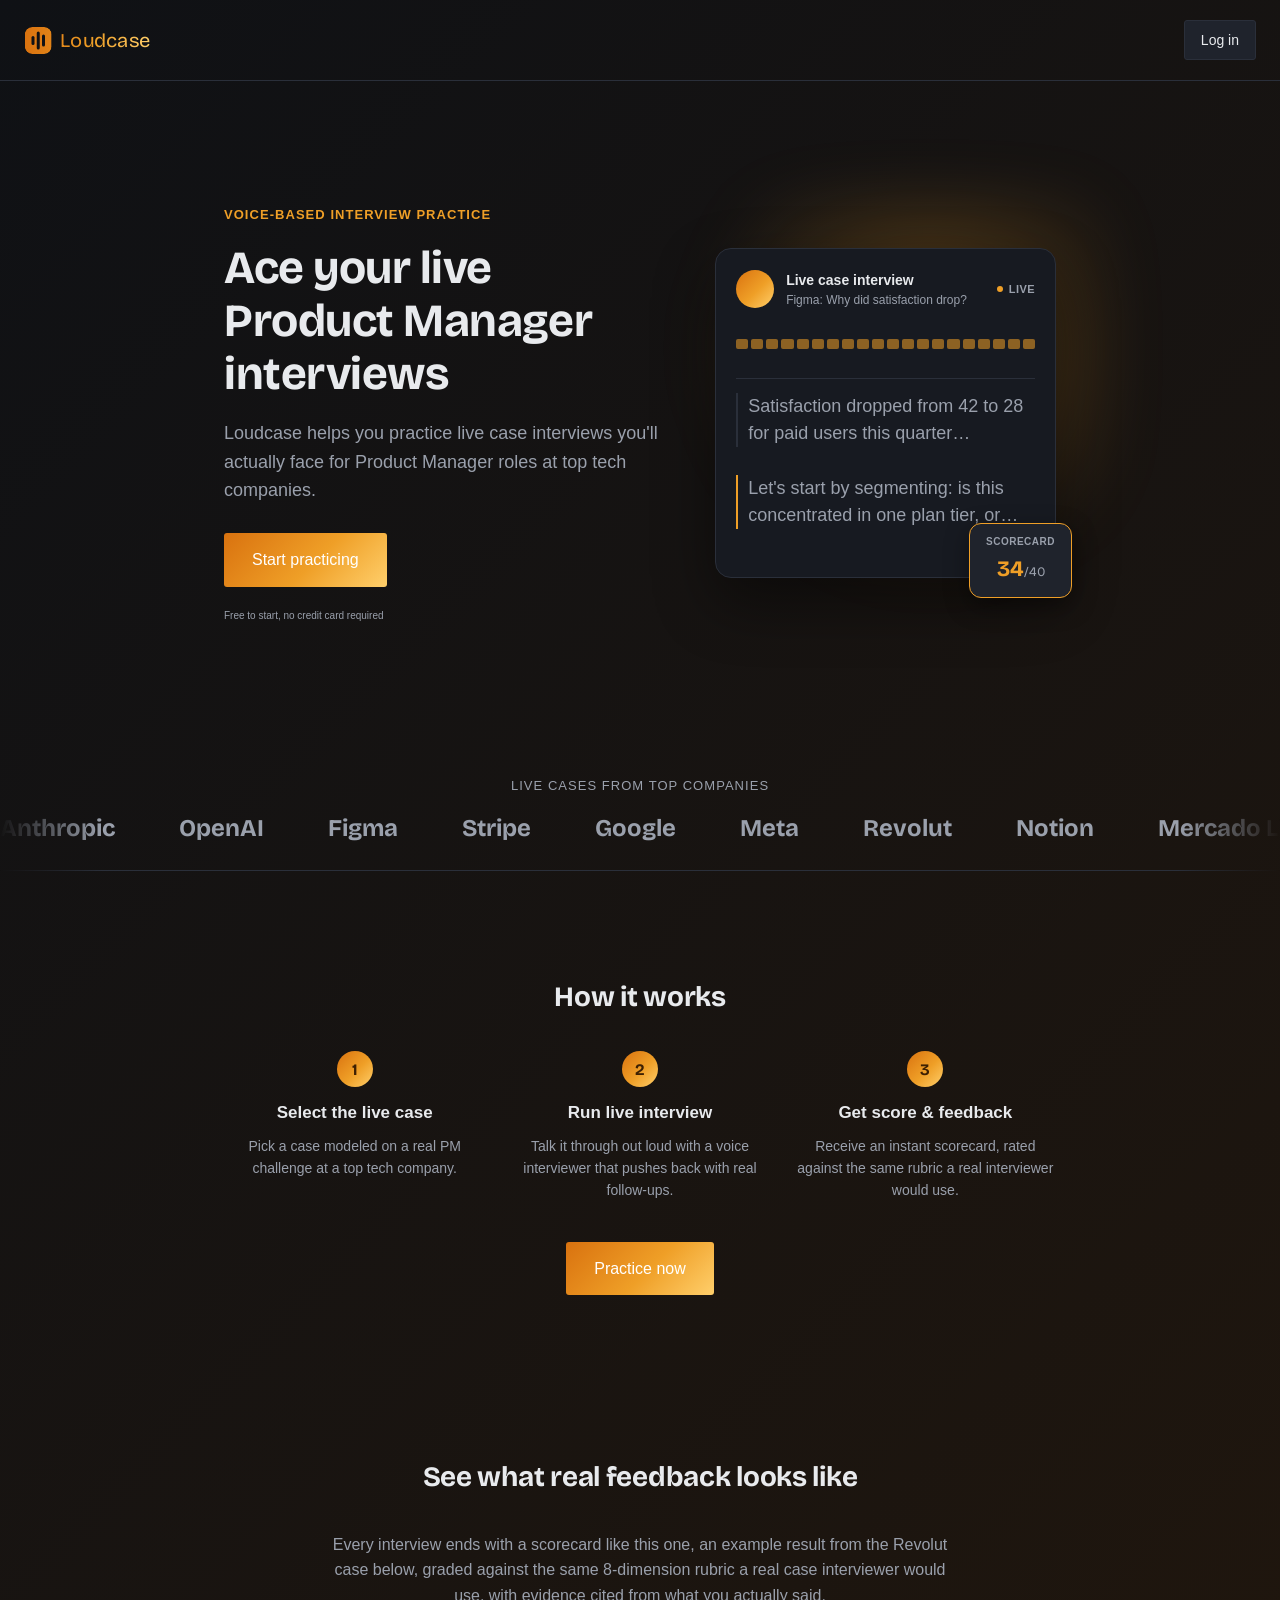
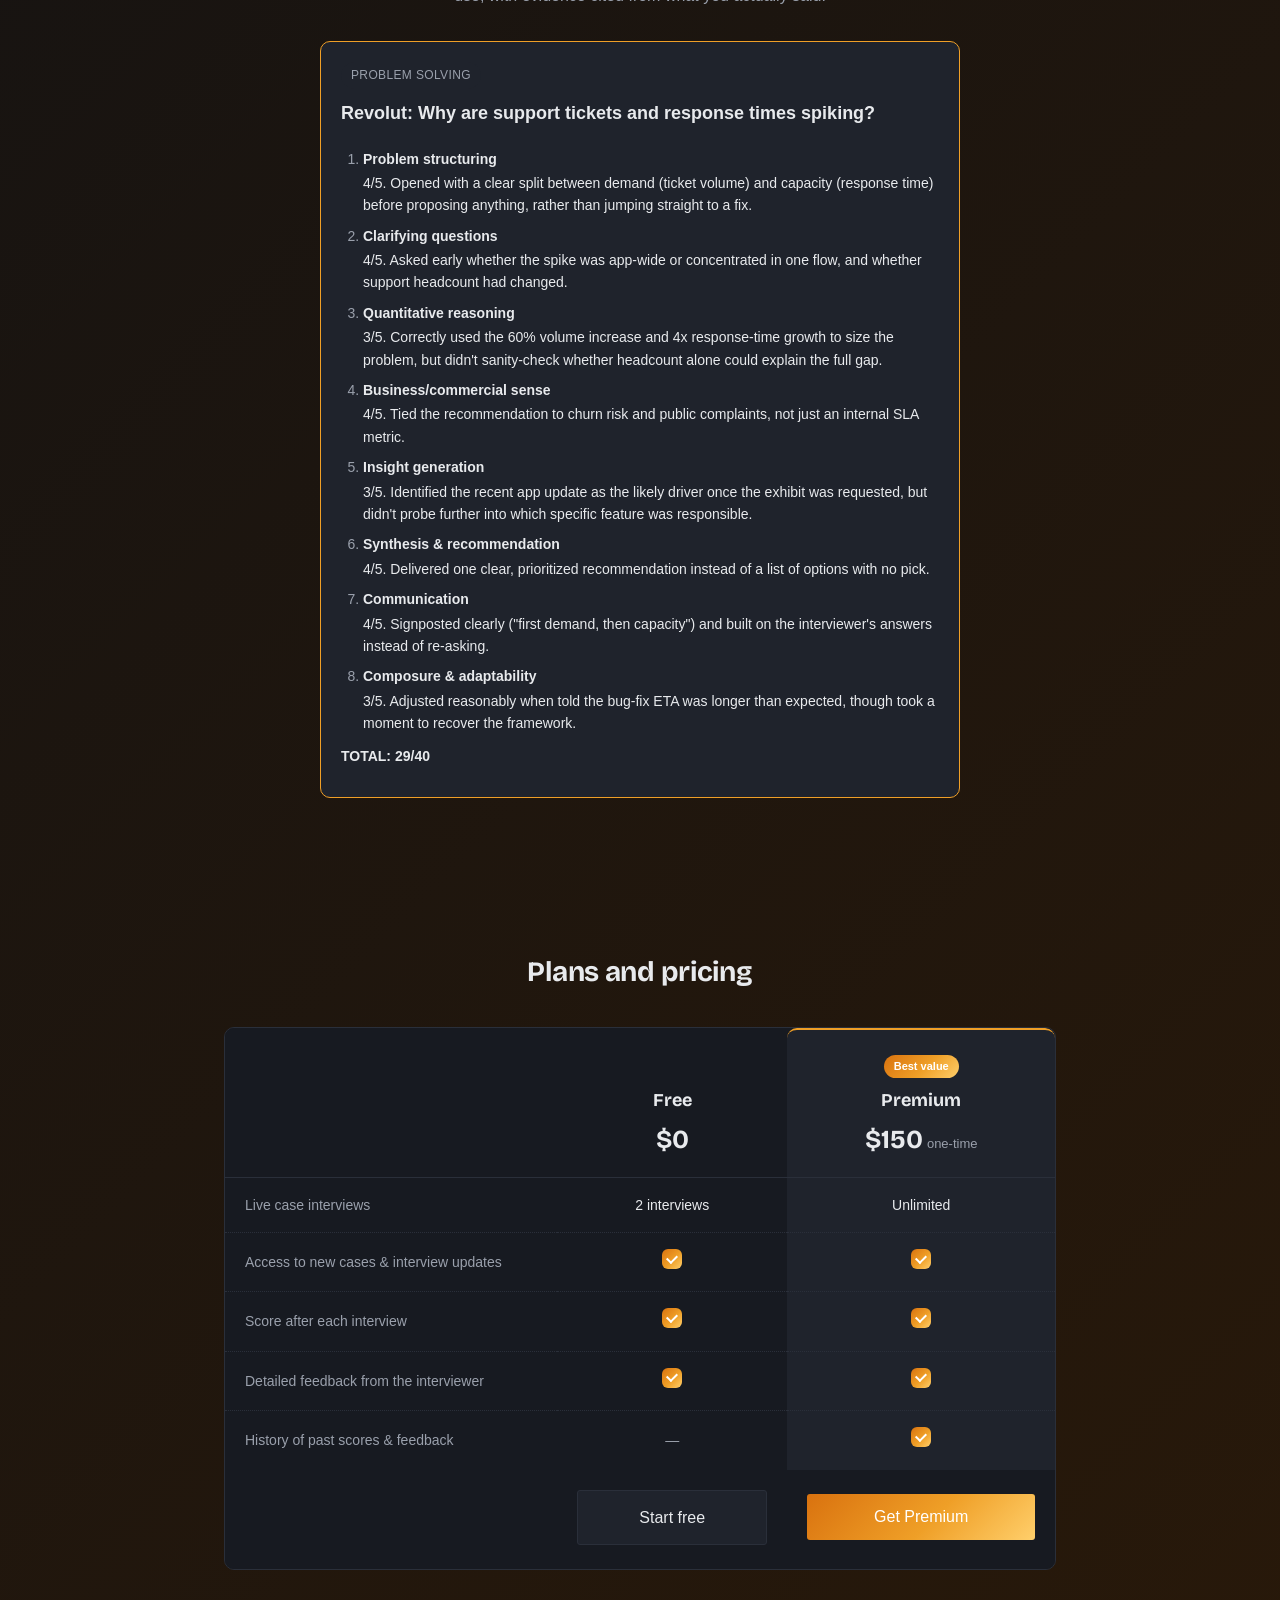
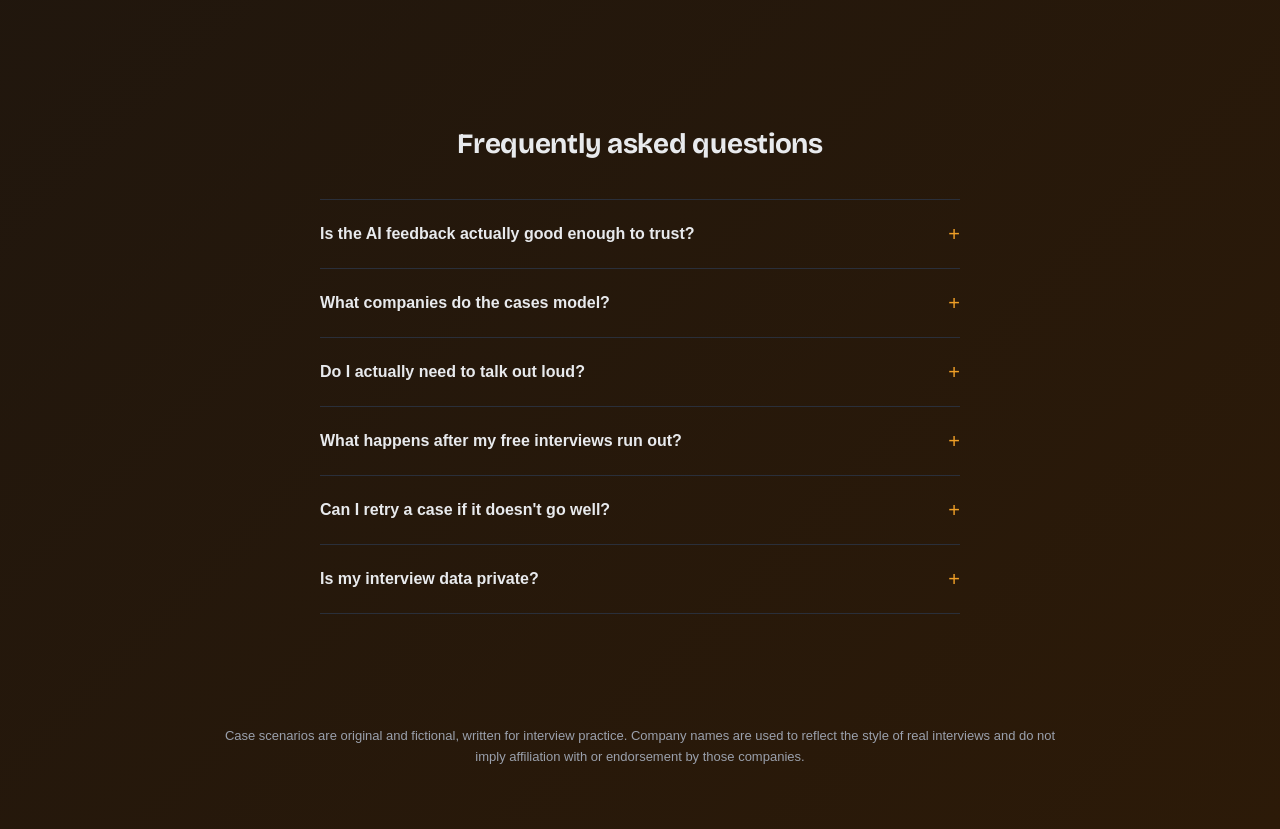
==== commit f13690ac: "Small polish on the sample feedback card: amber stroke, title on its own line Kept the original plai" ====
--- a/web/index.html
+++ b/web/index.html
@@ -162,21 +162,21 @@
     8-dimension rubric a real case interviewer would use, with evidence
     cited from what you actually said.
   </p>
-  <div class="case-card" style="max-width:640px; margin:0 auto; text-align:left;">
+  <div class="case-card sample-feedback-card" style="max-width:640px; margin:0 auto; text-align:left;">
     <div class="case-card-head">
       <span class="badge">PROBLEM SOLVING</span>
     </div>
     <h3 style="margin:0;">Revolut: Why are support tickets and response times spiking?</h3>
     <div class="rendered-feedback">
       <ol>
-        <li><strong>Problem structuring</strong>: 4/5. Opened with a clear split between demand (ticket volume) and capacity (response time) before proposing anything, rather than jumping straight to a fix.</li>
-        <li><strong>Clarifying questions</strong>: 4/5. Asked early whether the spike was app-wide or concentrated in one flow, and whether support headcount had changed.</li>
-        <li><strong>Quantitative reasoning</strong>: 3/5. Correctly used the 60% volume increase and 4x response-time growth to size the problem, but didn't sanity-check whether headcount alone could explain the full gap.</li>
-        <li><strong>Business/commercial sense</strong>: 4/5. Tied the recommendation to churn risk and public complaints, not just an internal SLA metric.</li>
-        <li><strong>Insight generation</strong>: 3/5. Identified the recent app update as the likely driver once the exhibit was requested, but didn't probe further into which specific feature was responsible.</li>
-        <li><strong>Synthesis & recommendation</strong>: 4/5. Delivered one clear, prioritized recommendation instead of a list of options with no pick.</li>
-        <li><strong>Communication</strong>: 4/5. Signposted clearly ("first demand, then capacity") and built on the interviewer's answers instead of re-asking.</li>
-        <li><strong>Composure & adaptability</strong>: 3/5. Adjusted reasonably when told the bug-fix ETA was longer than expected, though took a moment to recover the framework.</li>
+        <li><strong>Problem structuring</strong>4/5. Opened with a clear split between demand (ticket volume) and capacity (response time) before proposing anything, rather than jumping straight to a fix.</li>
+        <li><strong>Clarifying questions</strong>4/5. Asked early whether the spike was app-wide or concentrated in one flow, and whether support headcount had changed.</li>
+        <li><strong>Quantitative reasoning</strong>3/5. Correctly used the 60% volume increase and 4x response-time growth to size the problem, but didn't sanity-check whether headcount alone could explain the full gap.</li>
+        <li><strong>Business/commercial sense</strong>4/5. Tied the recommendation to churn risk and public complaints, not just an internal SLA metric.</li>
+        <li><strong>Insight generation</strong>3/5. Identified the recent app update as the likely driver once the exhibit was requested, but didn't probe further into which specific feature was responsible.</li>
+        <li><strong>Synthesis & recommendation</strong>4/5. Delivered one clear, prioritized recommendation instead of a list of options with no pick.</li>
+        <li><strong>Communication</strong>4/5. Signposted clearly ("first demand, then capacity") and built on the interviewer's answers instead of re-asking.</li>
+        <li><strong>Composure & adaptability</strong>3/5. Adjusted reasonably when told the bug-fix ETA was longer than expected, though took a moment to recover the framework.</li>
       </ol>
       <p><strong>TOTAL: 29/40</strong></p>
     </div>
--- a/web/styles.css
+++ b/web/styles.css
@@ -809,6 +809,22 @@
   flex-grow: 1;
 }
 
+/* Small, scoped tweaks to the landing page's "See what real feedback
+   looks like" sample card only -- .sample-feedback-card is combined
+   with .case-card rather than changing .case-card itself, since that
+   class is also used for the real case grid on practice.html, and
+   .rendered-feedback is also used by the real feedback modal on
+   history.html. Neither of those should be affected. */
+.case-card.sample-feedback-card {
+  background: var(--surface-2);
+  border: 1px solid var(--accent);
+}
+
+.sample-feedback-card .rendered-feedback li strong {
+  display: block;
+  margin-bottom: 2px;
+}
+
 .auth-card {
   max-width: 380px;
   margin: 48px auto 0;
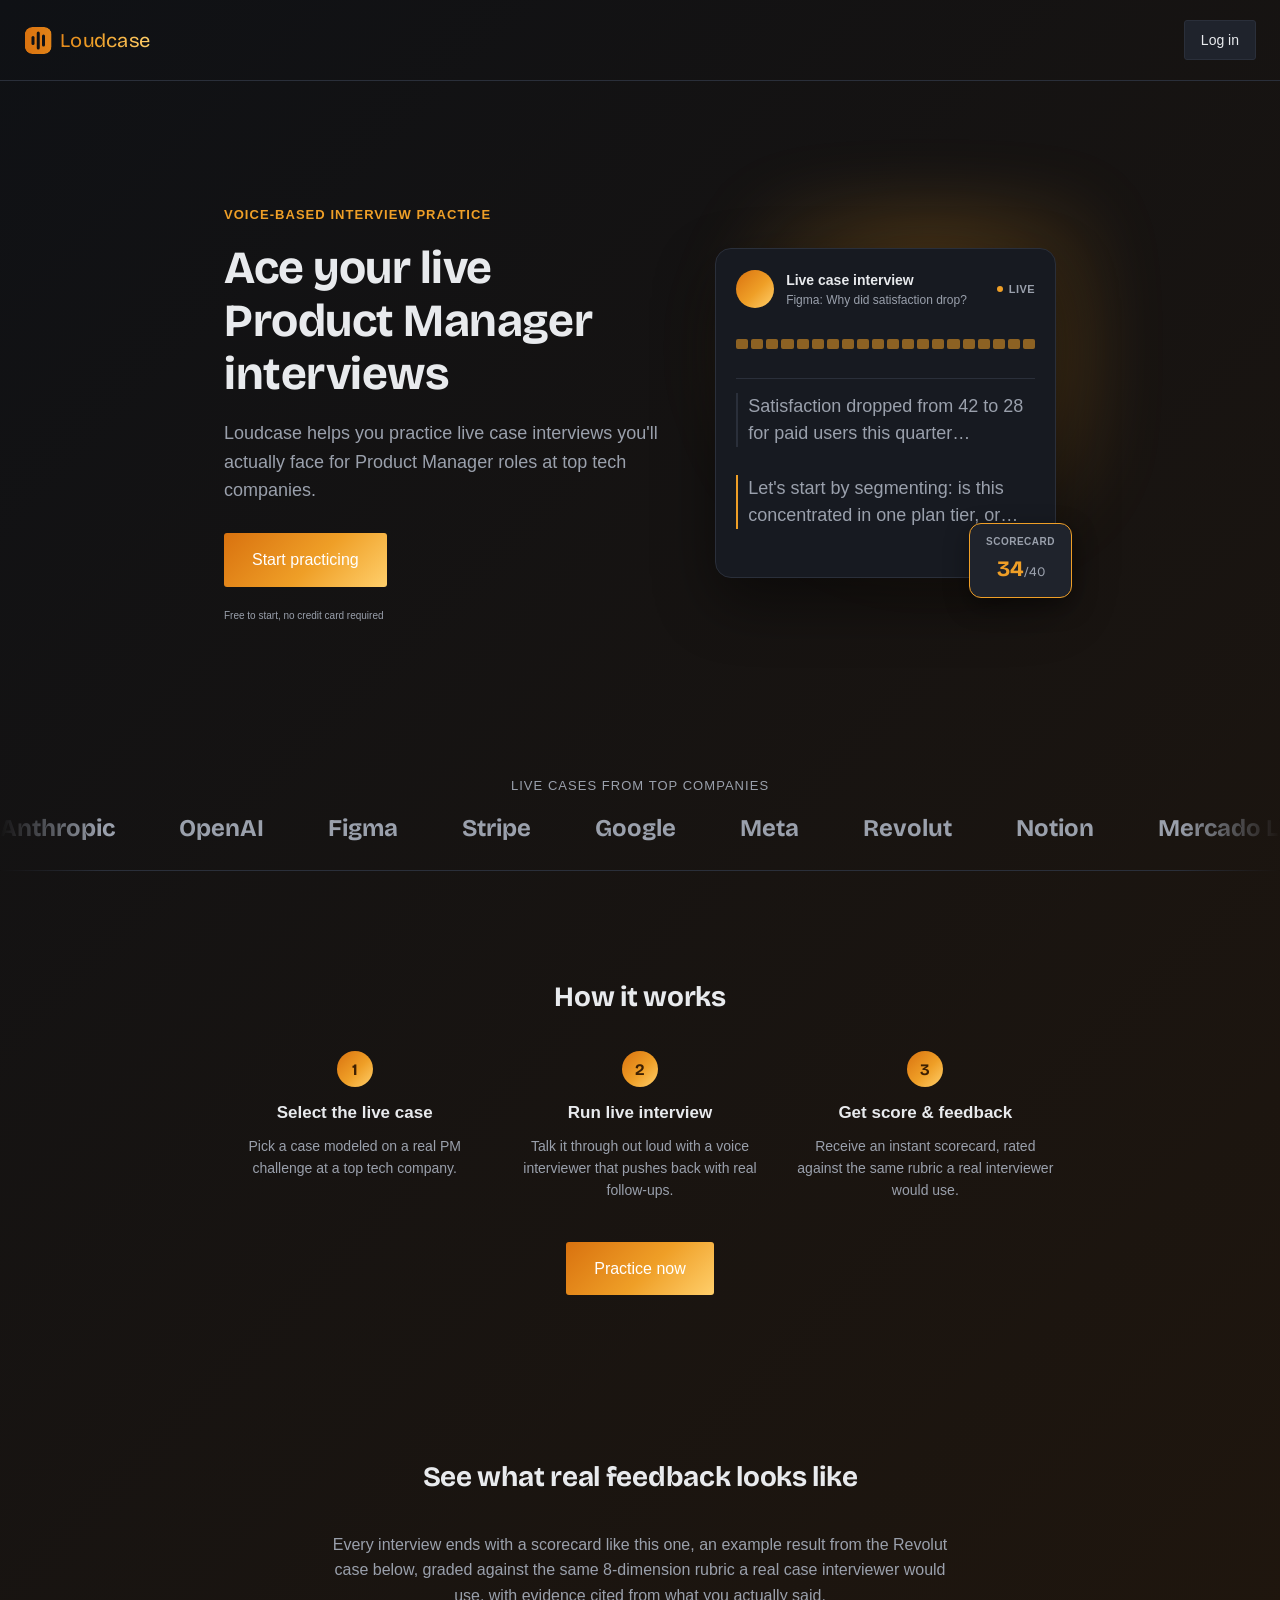
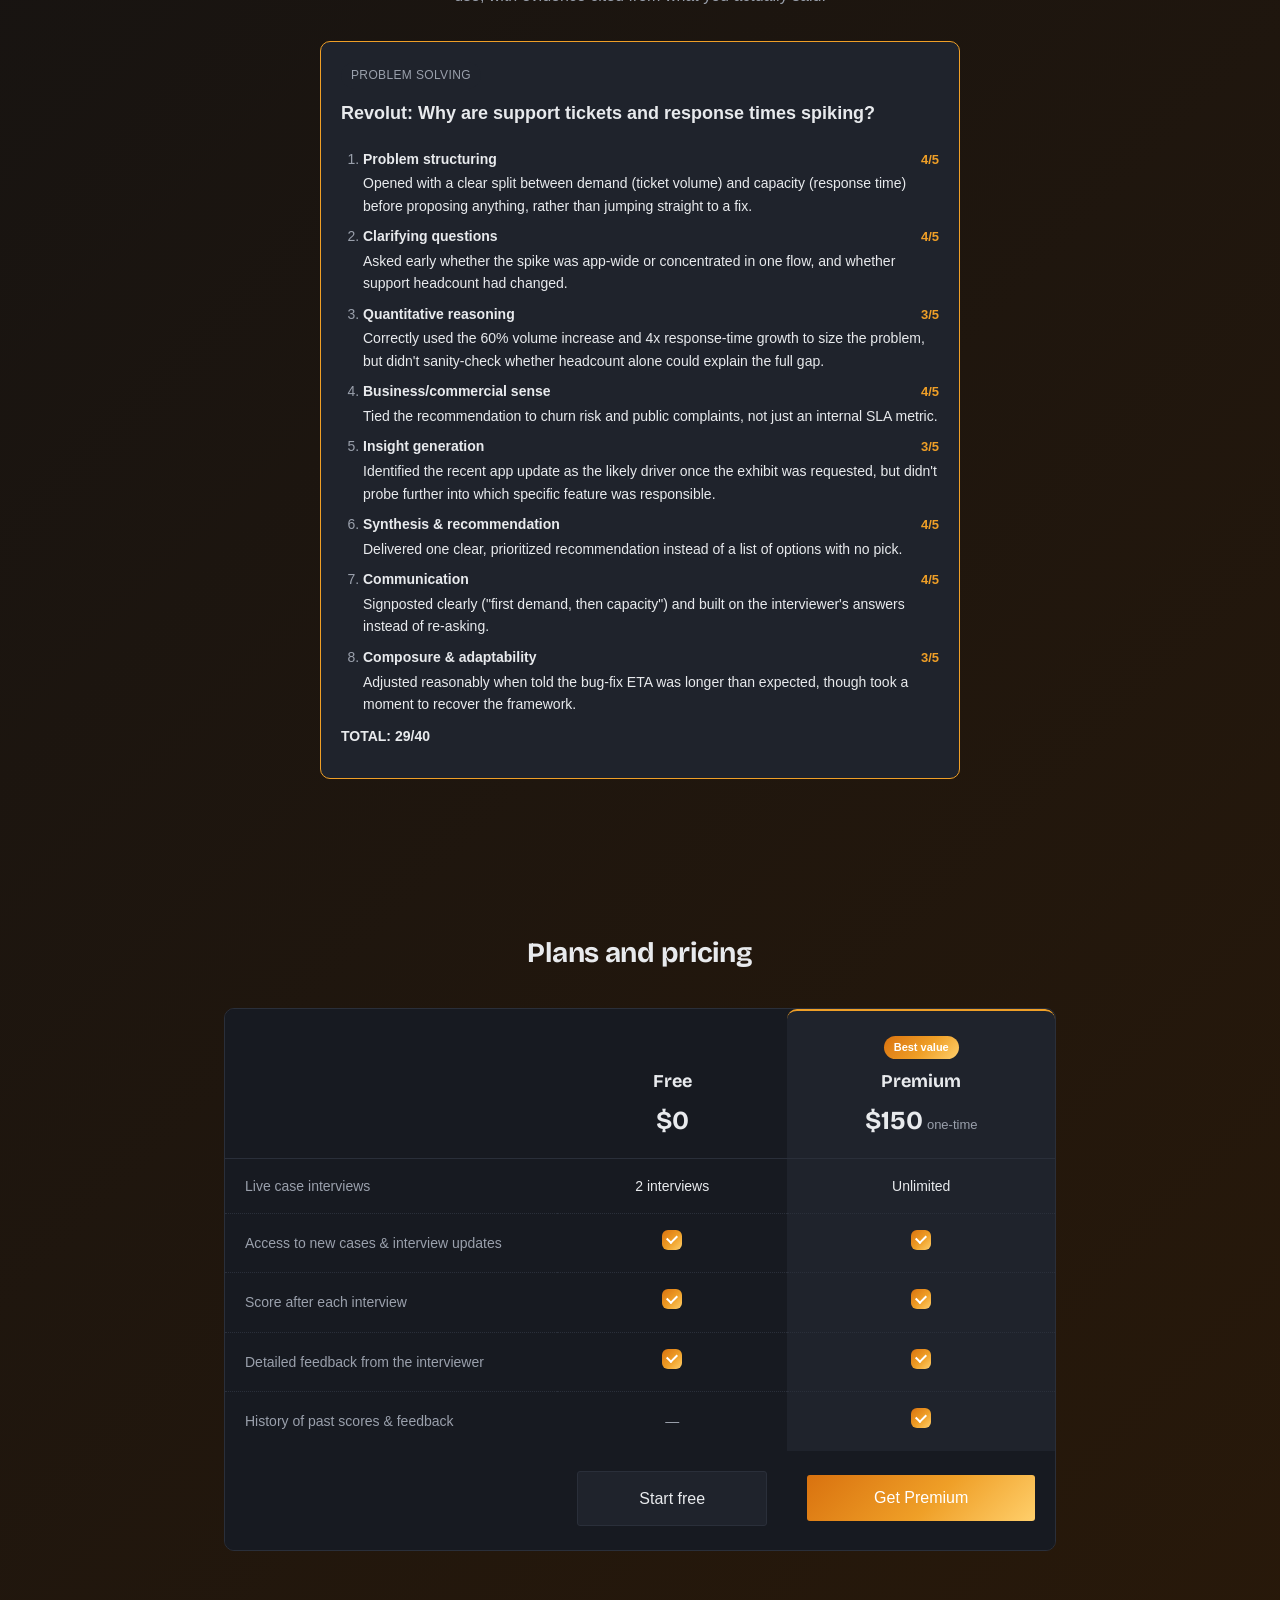
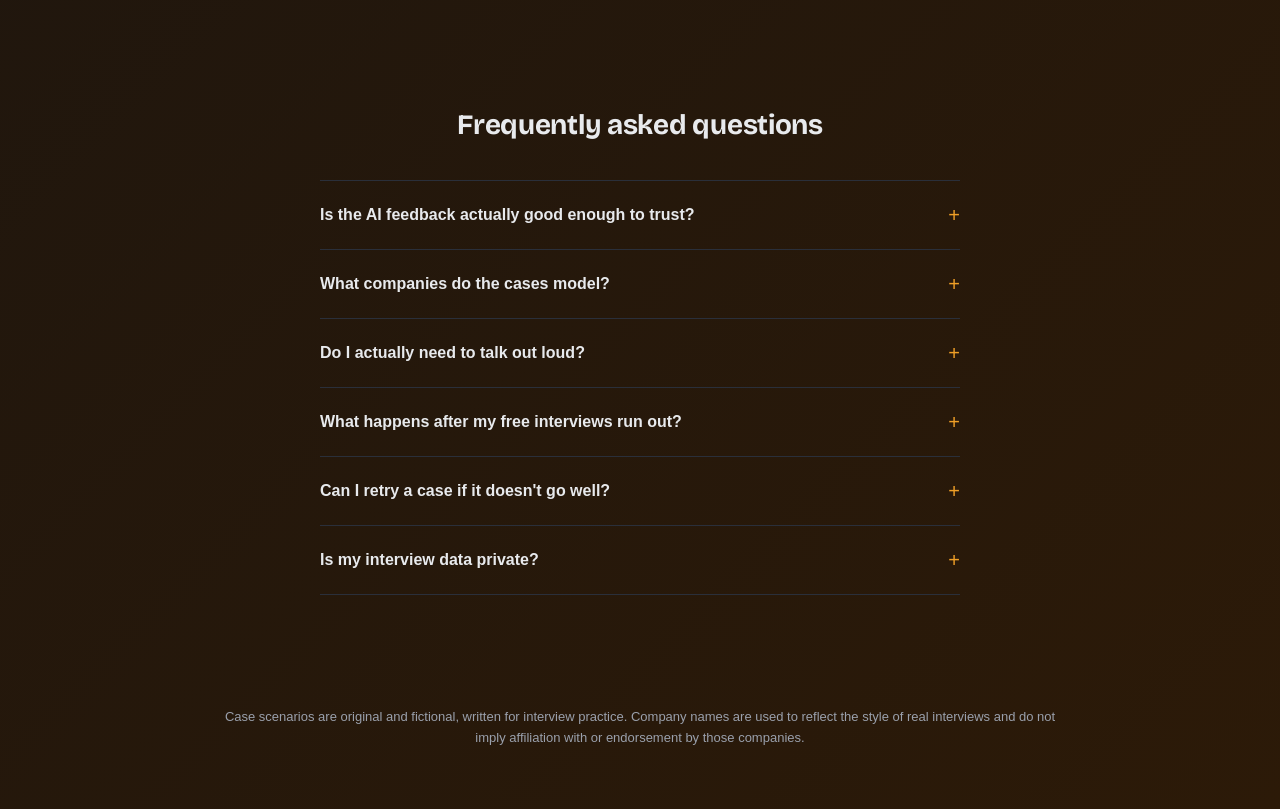
==== commit 1500b8ae: "Move each rubric score onto the title line in the sample feedback card Score was previously the firs" ====
--- a/web/index.html
+++ b/web/index.html
@@ -169,14 +169,14 @@
     <h3 style="margin:0;">Revolut: Why are support tickets and response times spiking?</h3>
     <div class="rendered-feedback">
       <ol>
-        <li><strong>Problem structuring</strong>4/5. Opened with a clear split between demand (ticket volume) and capacity (response time) before proposing anything, rather than jumping straight to a fix.</li>
-        <li><strong>Clarifying questions</strong>4/5. Asked early whether the spike was app-wide or concentrated in one flow, and whether support headcount had changed.</li>
-        <li><strong>Quantitative reasoning</strong>3/5. Correctly used the 60% volume increase and 4x response-time growth to size the problem, but didn't sanity-check whether headcount alone could explain the full gap.</li>
-        <li><strong>Business/commercial sense</strong>4/5. Tied the recommendation to churn risk and public complaints, not just an internal SLA metric.</li>
-        <li><strong>Insight generation</strong>3/5. Identified the recent app update as the likely driver once the exhibit was requested, but didn't probe further into which specific feature was responsible.</li>
-        <li><strong>Synthesis & recommendation</strong>4/5. Delivered one clear, prioritized recommendation instead of a list of options with no pick.</li>
-        <li><strong>Communication</strong>4/5. Signposted clearly ("first demand, then capacity") and built on the interviewer's answers instead of re-asking.</li>
-        <li><strong>Composure & adaptability</strong>3/5. Adjusted reasonably when told the bug-fix ETA was longer than expected, though took a moment to recover the framework.</li>
+        <li><div class="sample-feedback-item-head"><strong>Problem structuring</strong><span class="sample-feedback-score">4/5</span></div>Opened with a clear split between demand (ticket volume) and capacity (response time) before proposing anything, rather than jumping straight to a fix.</li>
+        <li><div class="sample-feedback-item-head"><strong>Clarifying questions</strong><span class="sample-feedback-score">4/5</span></div>Asked early whether the spike was app-wide or concentrated in one flow, and whether support headcount had changed.</li>
+        <li><div class="sample-feedback-item-head"><strong>Quantitative reasoning</strong><span class="sample-feedback-score">3/5</span></div>Correctly used the 60% volume increase and 4x response-time growth to size the problem, but didn't sanity-check whether headcount alone could explain the full gap.</li>
+        <li><div class="sample-feedback-item-head"><strong>Business/commercial sense</strong><span class="sample-feedback-score">4/5</span></div>Tied the recommendation to churn risk and public complaints, not just an internal SLA metric.</li>
+        <li><div class="sample-feedback-item-head"><strong>Insight generation</strong><span class="sample-feedback-score">3/5</span></div>Identified the recent app update as the likely driver once the exhibit was requested, but didn't probe further into which specific feature was responsible.</li>
+        <li><div class="sample-feedback-item-head"><strong>Synthesis & recommendation</strong><span class="sample-feedback-score">4/5</span></div>Delivered one clear, prioritized recommendation instead of a list of options with no pick.</li>
+        <li><div class="sample-feedback-item-head"><strong>Communication</strong><span class="sample-feedback-score">4/5</span></div>Signposted clearly ("first demand, then capacity") and built on the interviewer's answers instead of re-asking.</li>
+        <li><div class="sample-feedback-item-head"><strong>Composure & adaptability</strong><span class="sample-feedback-score">3/5</span></div>Adjusted reasonably when told the bug-fix ETA was longer than expected, though took a moment to recover the framework.</li>
       </ol>
       <p><strong>TOTAL: 29/40</strong></p>
     </div>
--- a/web/styles.css
+++ b/web/styles.css
@@ -820,9 +820,19 @@
   border: 1px solid var(--accent);
 }
 
-.sample-feedback-card .rendered-feedback li strong {
-  display: block;
+.sample-feedback-item-head {
+  display: flex;
+  align-items: baseline;
+  justify-content: space-between;
+  gap: 12px;
   margin-bottom: 2px;
+}
+
+.sample-feedback-score {
+  color: var(--accent);
+  font-weight: 600;
+  font-size: 13px;
+  flex-shrink: 0;
 }
 
 .auth-card {
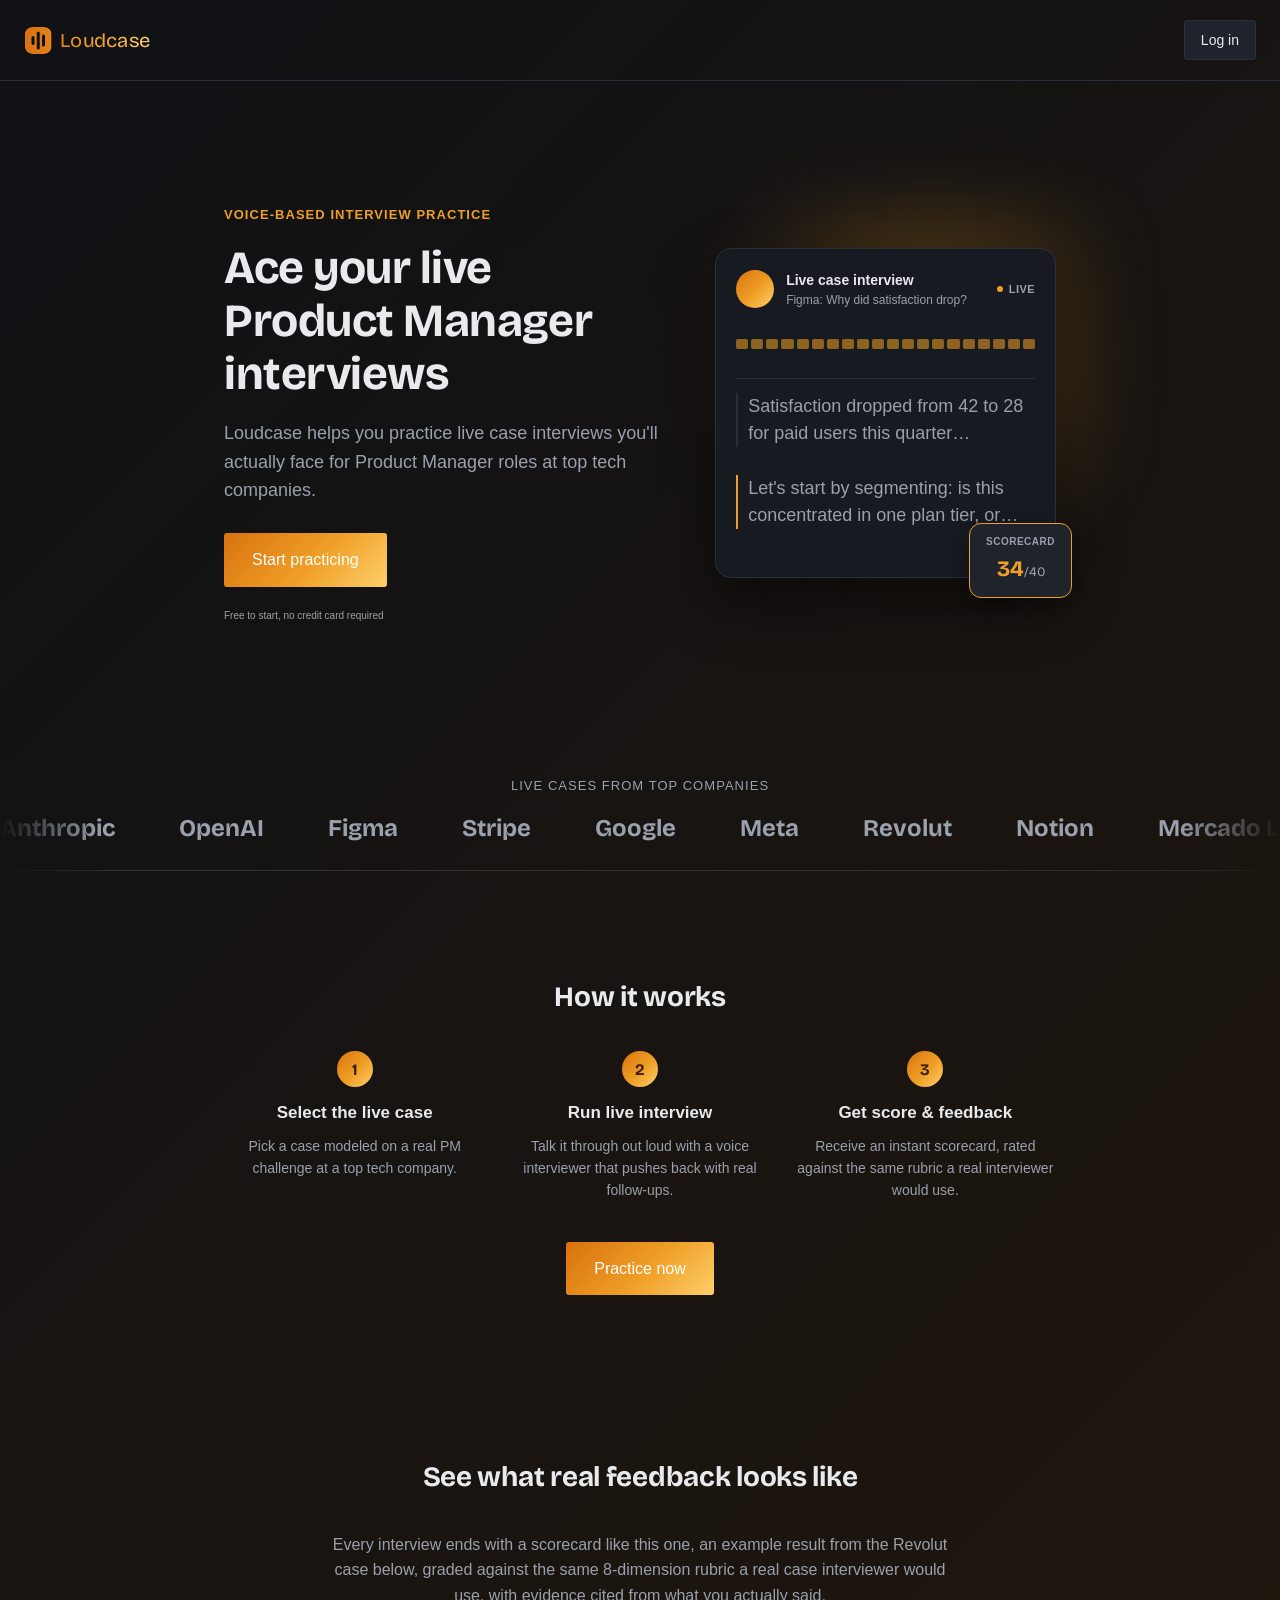
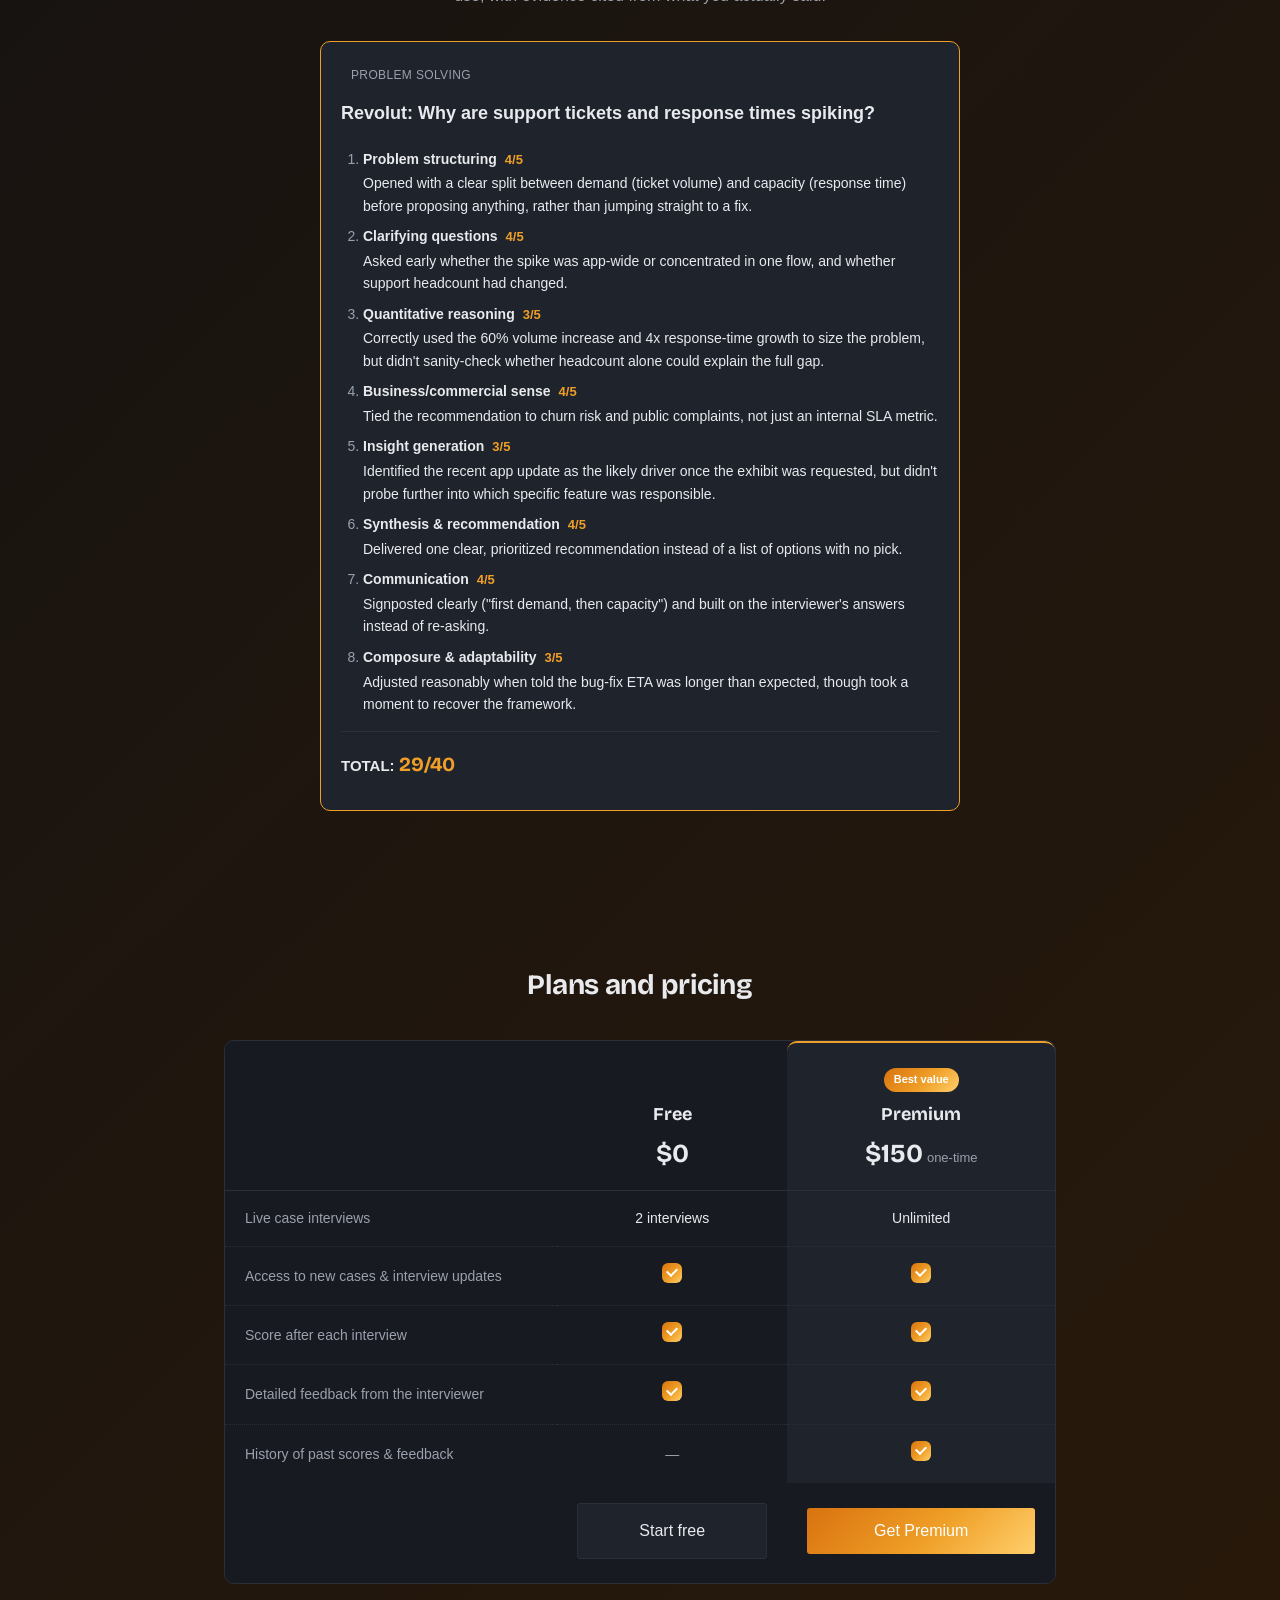
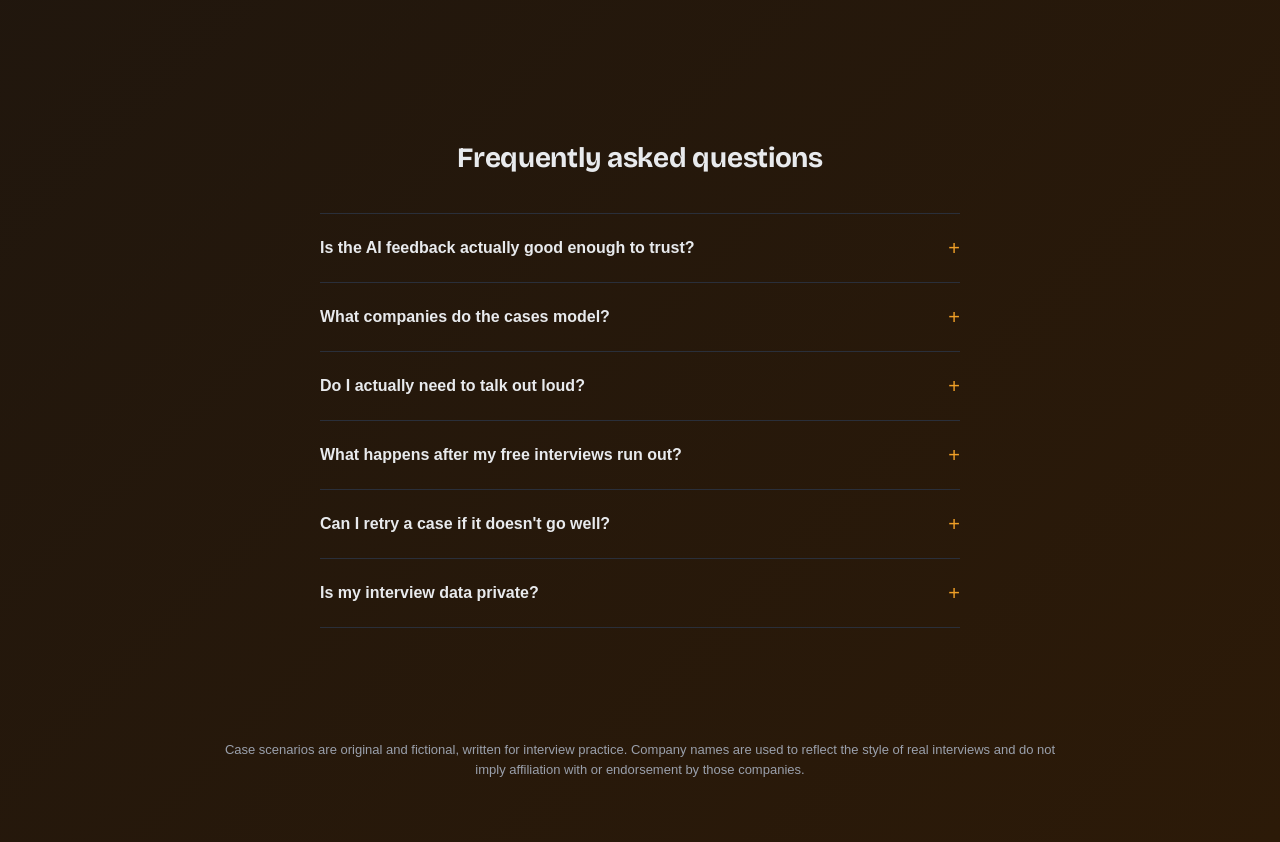
==== commit ab0da106: "Highlight the total score in the sample feedback card The TOTAL: 29/40 line was plain bold text, sam" ====
--- a/web/index.html
+++ b/web/index.html
@@ -178,7 +178,7 @@
         <li><div class="sample-feedback-item-head"><strong>Communication</strong><span class="sample-feedback-score">4/5</span></div>Signposted clearly ("first demand, then capacity") and built on the interviewer's answers instead of re-asking.</li>
         <li><div class="sample-feedback-item-head"><strong>Composure & adaptability</strong><span class="sample-feedback-score">3/5</span></div>Adjusted reasonably when told the bug-fix ETA was longer than expected, though took a moment to recover the framework.</li>
       </ol>
-      <p><strong>TOTAL: 29/40</strong></p>
+      <p class="sample-feedback-total">TOTAL: <span class="sample-feedback-total-value">29/40</span></p>
     </div>
   </div>
 </div>
--- a/web/styles.css
+++ b/web/styles.css
@@ -823,8 +823,7 @@
 .sample-feedback-item-head {
   display: flex;
   align-items: baseline;
-  justify-content: space-between;
-  gap: 12px;
+  gap: 8px;
   margin-bottom: 2px;
 }
 
@@ -833,6 +832,24 @@
   font-weight: 600;
   font-size: 13px;
   flex-shrink: 0;
+}
+
+/* Higher specificity than .rendered-feedback p (element+class) so this
+   reliably wins regardless of source order, rather than depending on
+   this block staying after it in the file. */
+.rendered-feedback p.sample-feedback-total {
+  margin-top: 16px;
+  padding-top: 16px;
+  border-top: 1px solid var(--border);
+  font-size: 15px;
+  font-weight: 600;
+}
+
+.sample-feedback-total-value {
+  font-family: "Bricolage Grotesque", -apple-system, BlinkMacSystemFont, "Segoe UI", sans-serif;
+  color: var(--accent);
+  font-weight: 700;
+  font-size: 20px;
 }
 
 .auth-card {
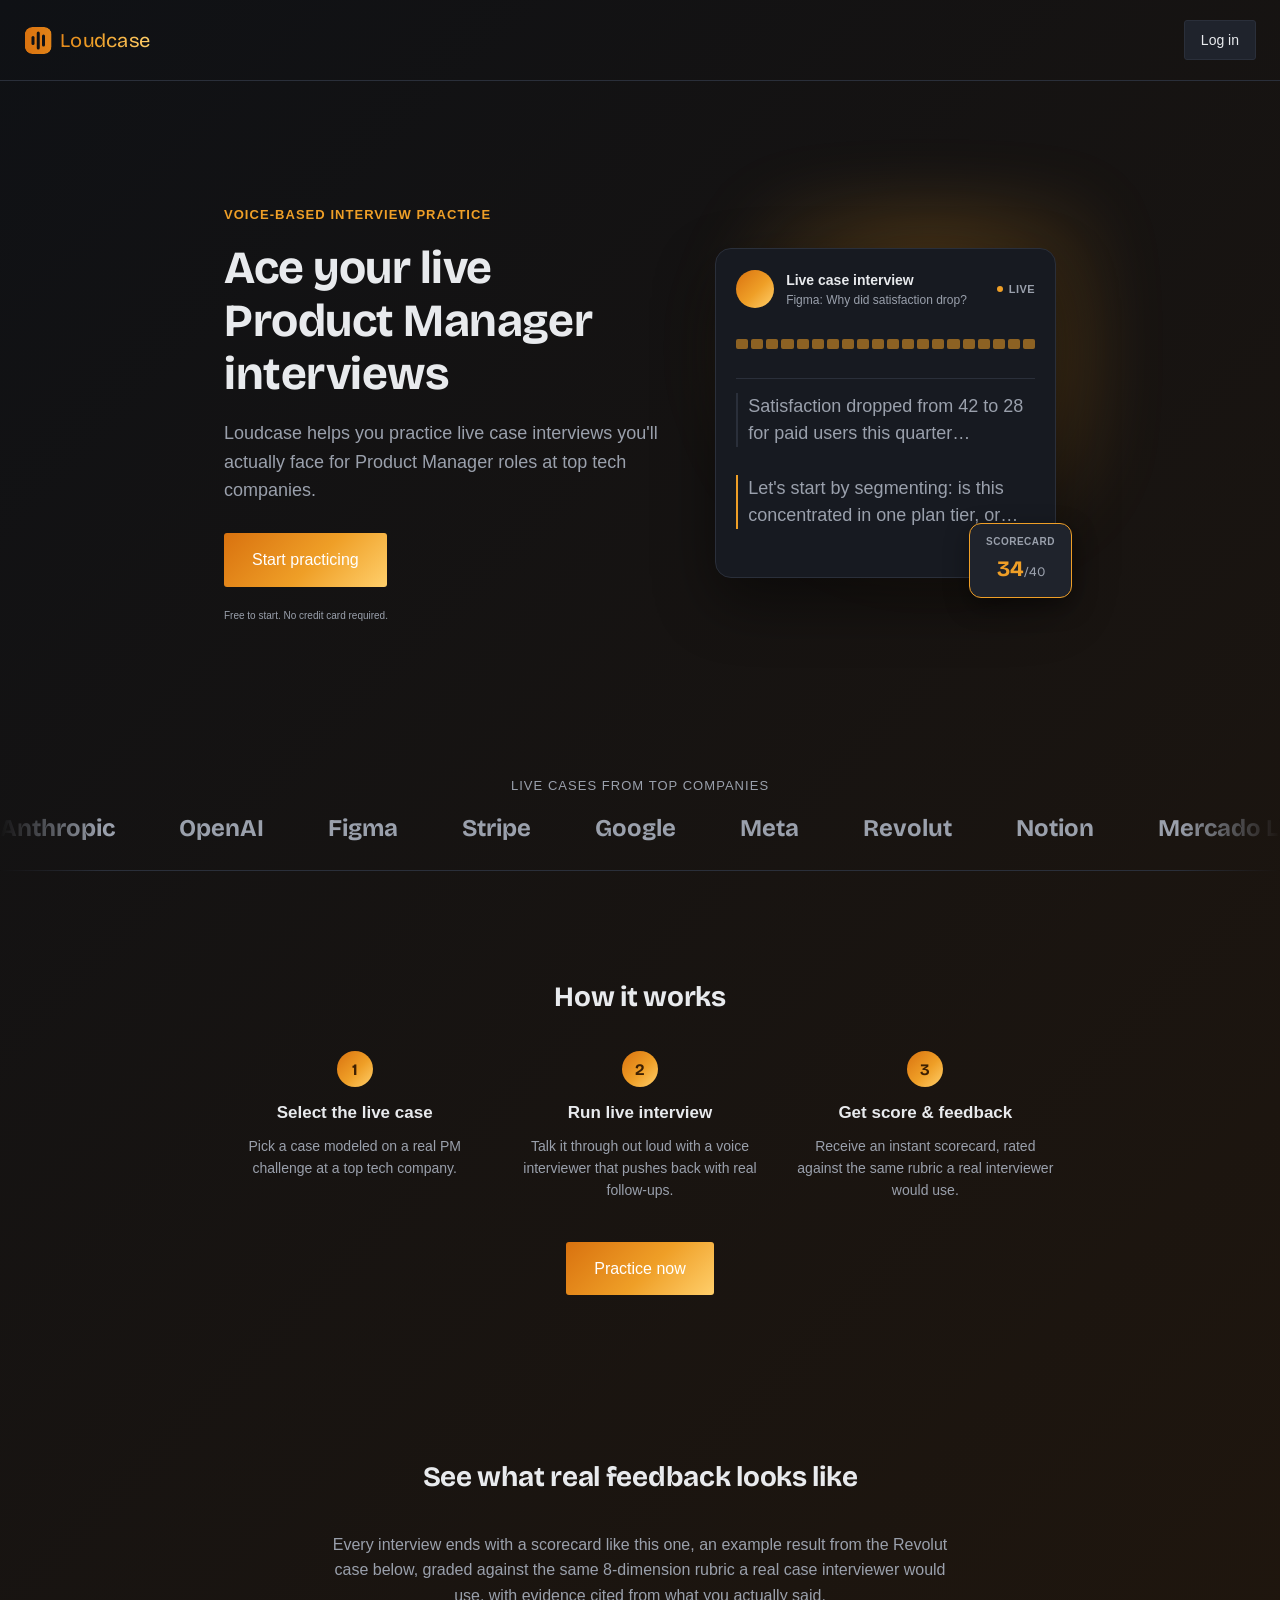
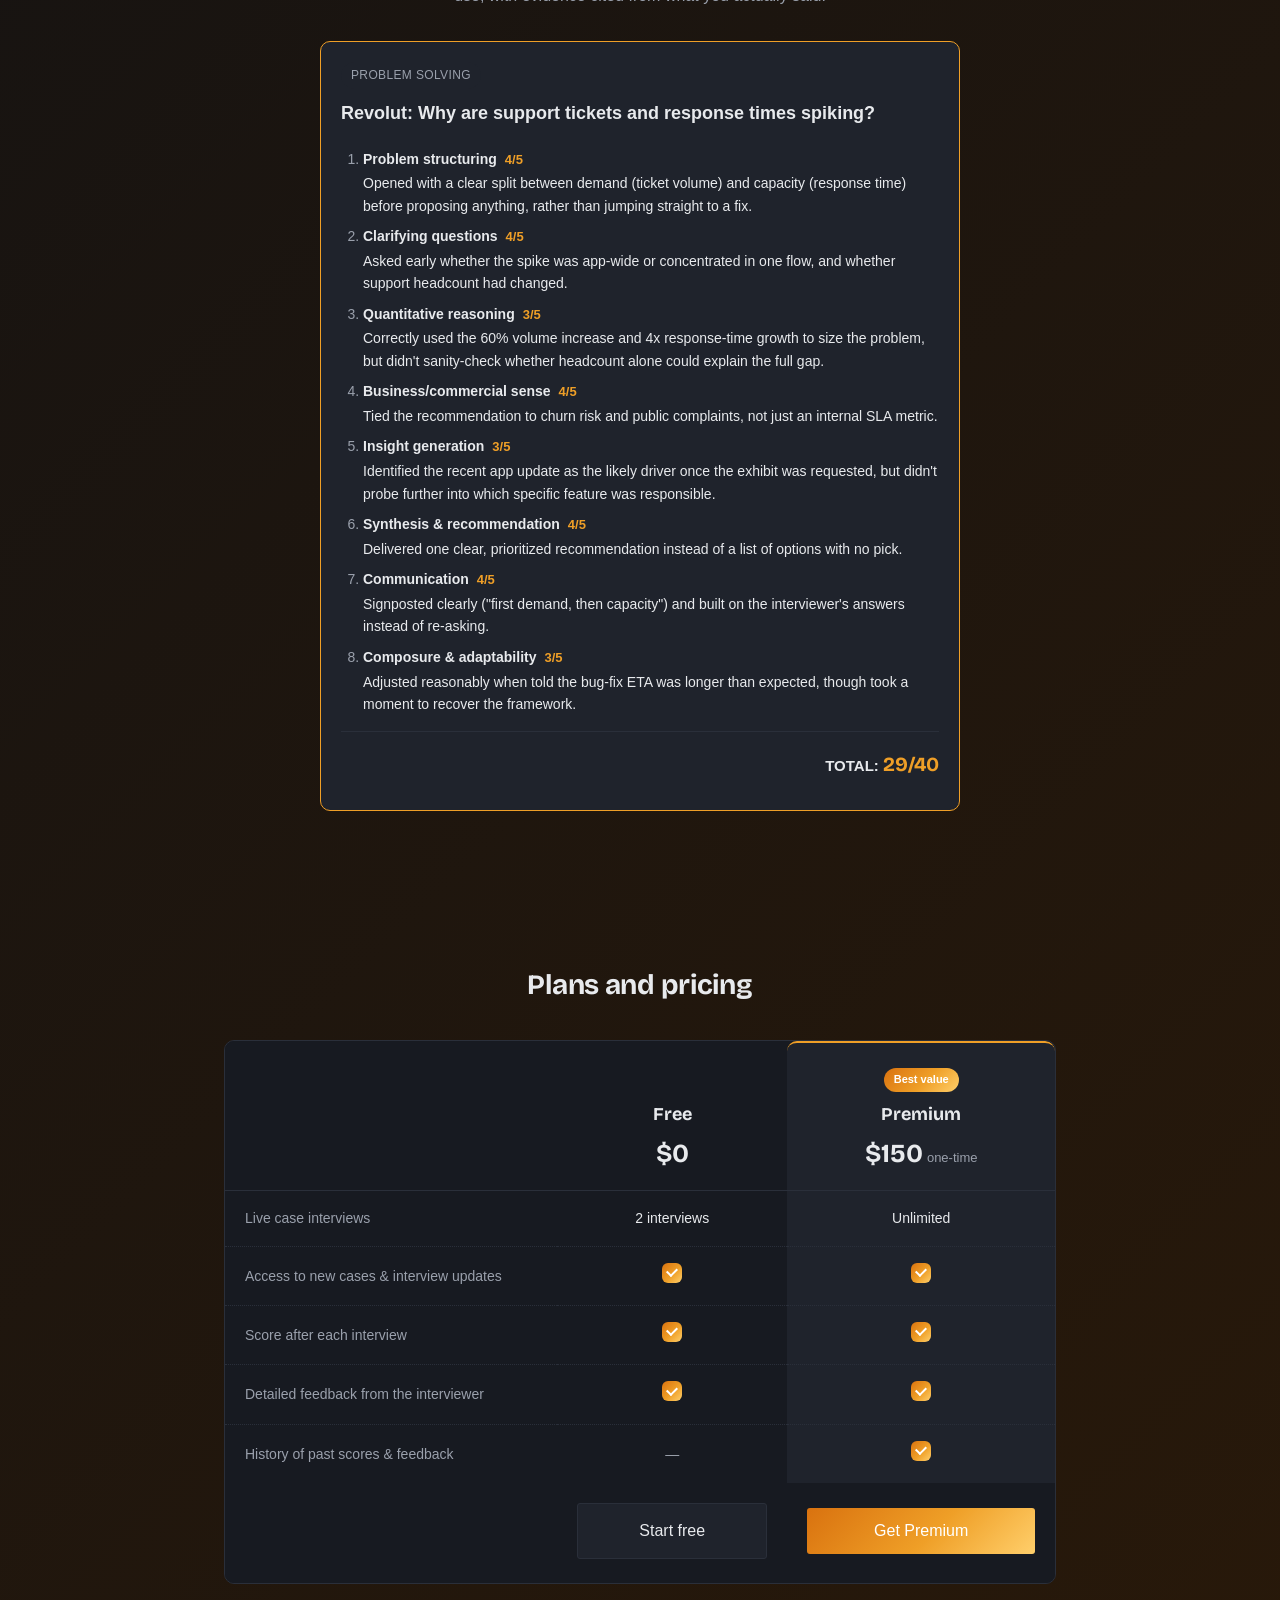
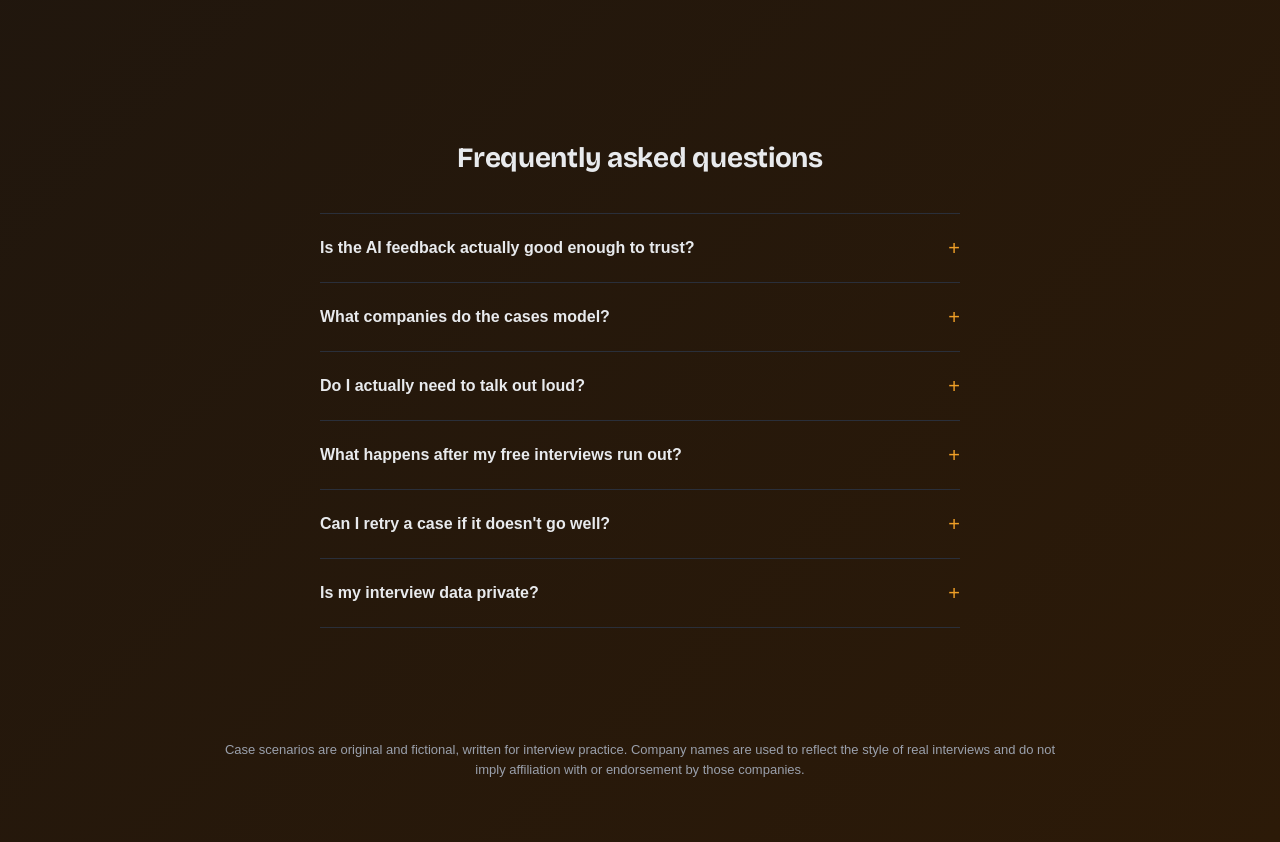
==== commit 94d6dc64: "Change hero trust line to two sentences "Free to start, no credit card required" -> "Free to start. " ====
--- a/web/index.html
+++ b/web/index.html
@@ -47,7 +47,7 @@
         face for Product Manager roles at top tech companies.
       </p>
       <a class="btn" href="practice.html"><span class="btn-shine">Start practicing</span></a>
-      <p class="hero-trust">Free to start, no credit card required</p>
+      <p class="hero-trust">Free to start. No credit card required.</p>
     </div>
 
     <div class="hero-visual" aria-hidden="true">
--- a/web/styles.css
+++ b/web/styles.css
@@ -843,6 +843,7 @@
   border-top: 1px solid var(--border);
   font-size: 15px;
   font-weight: 600;
+  text-align: right;
 }
 
 .sample-feedback-total-value {
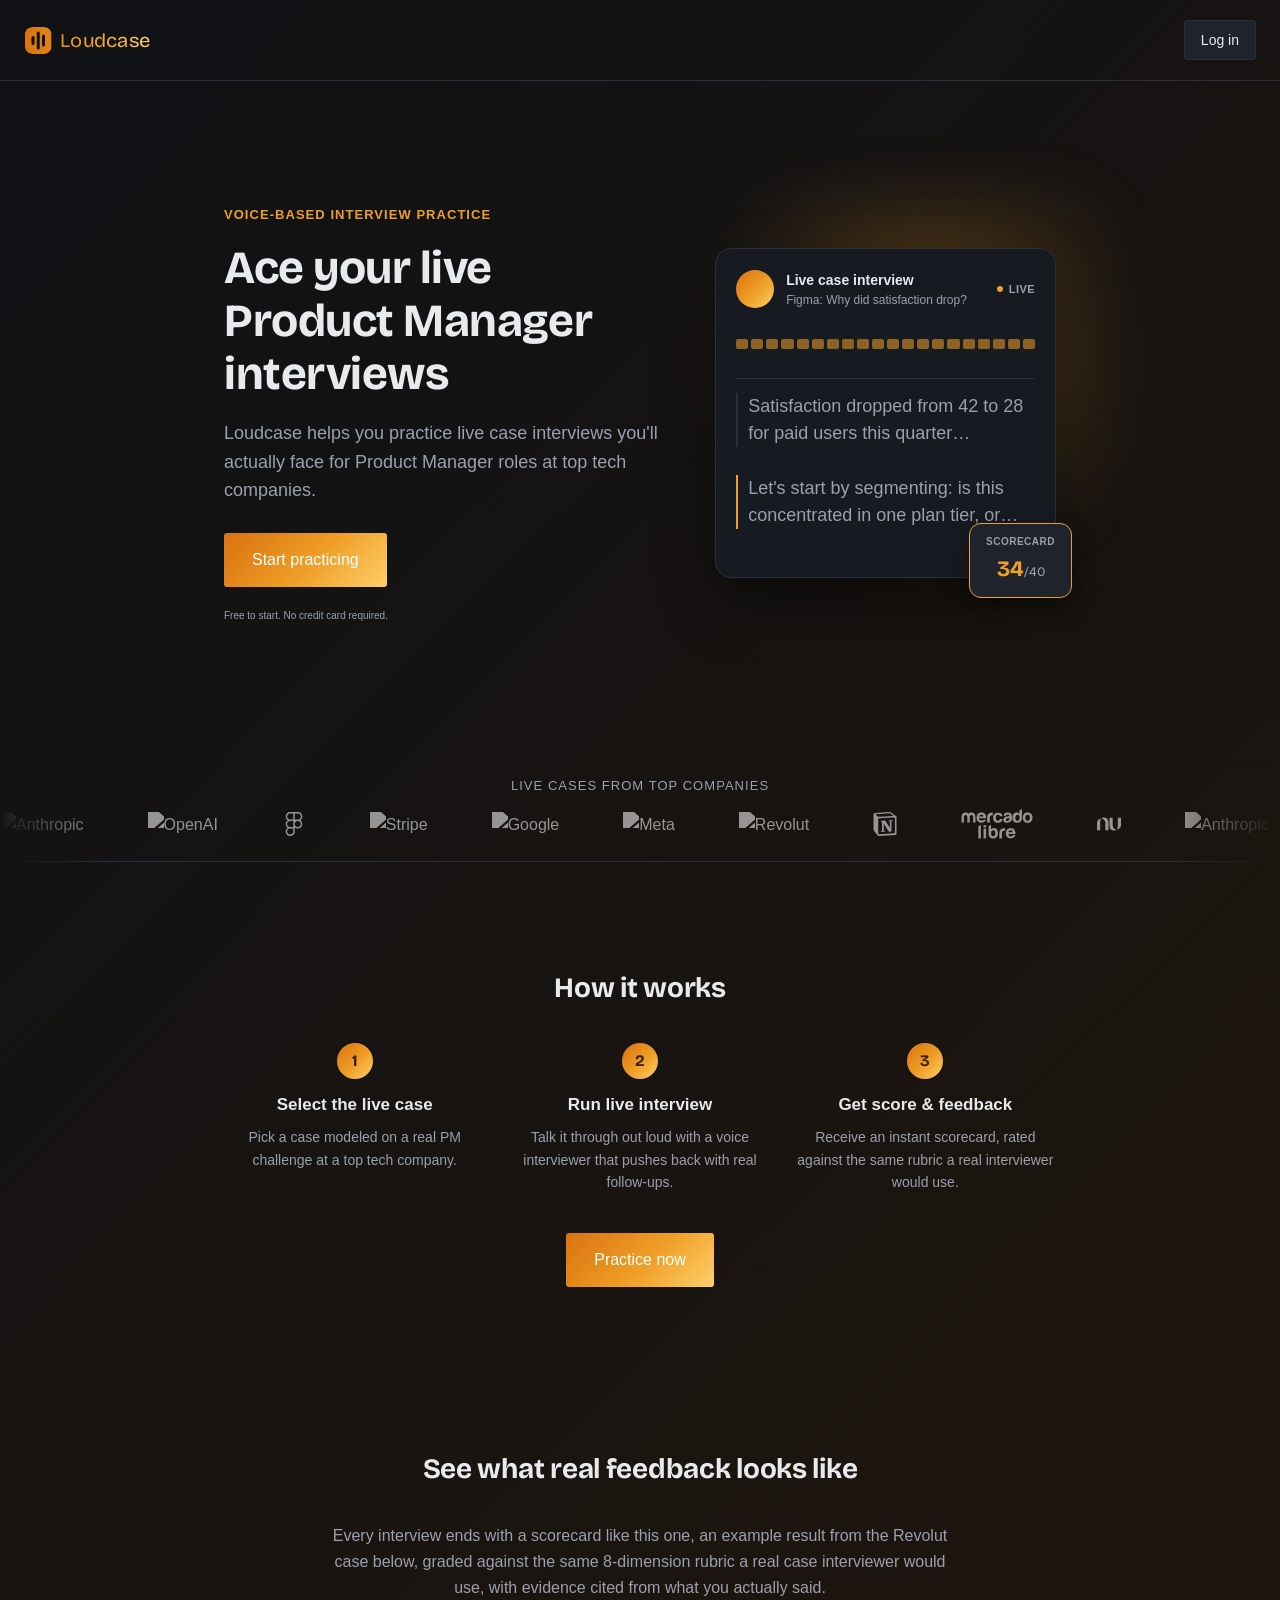
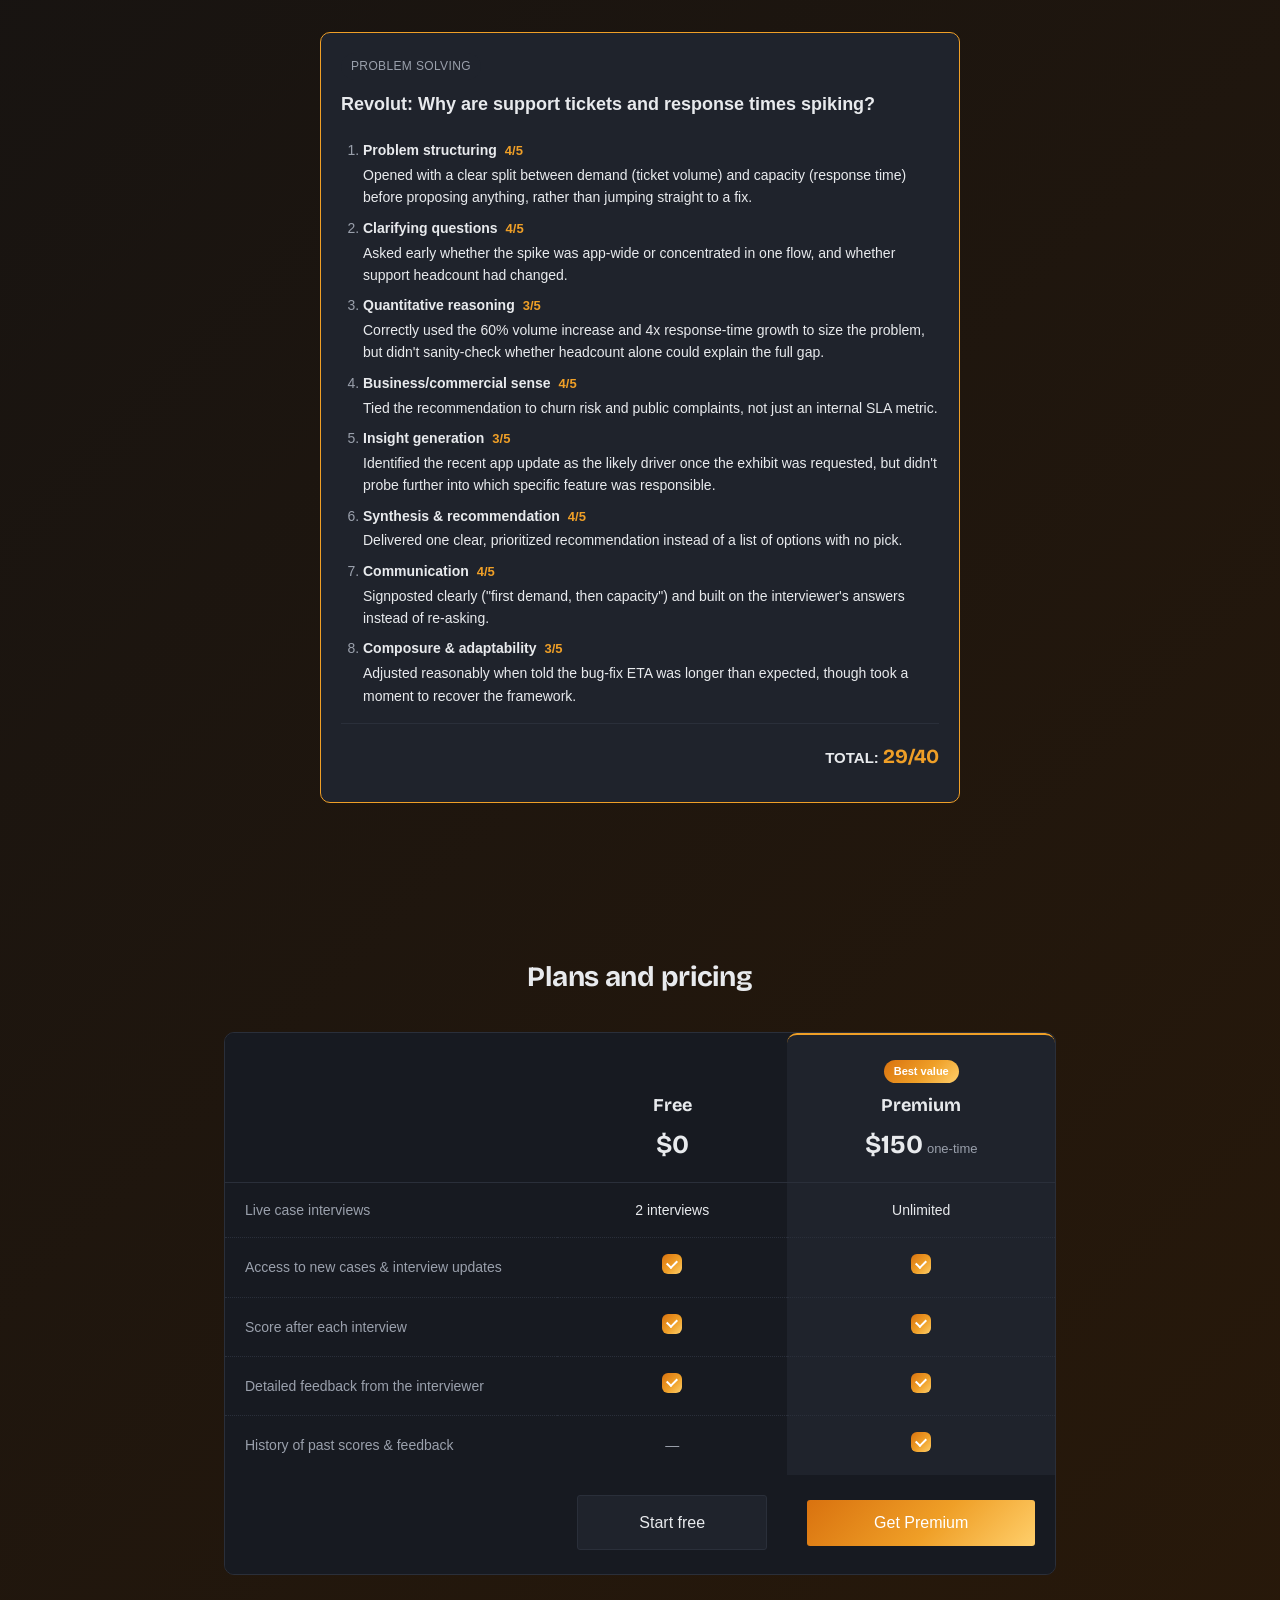
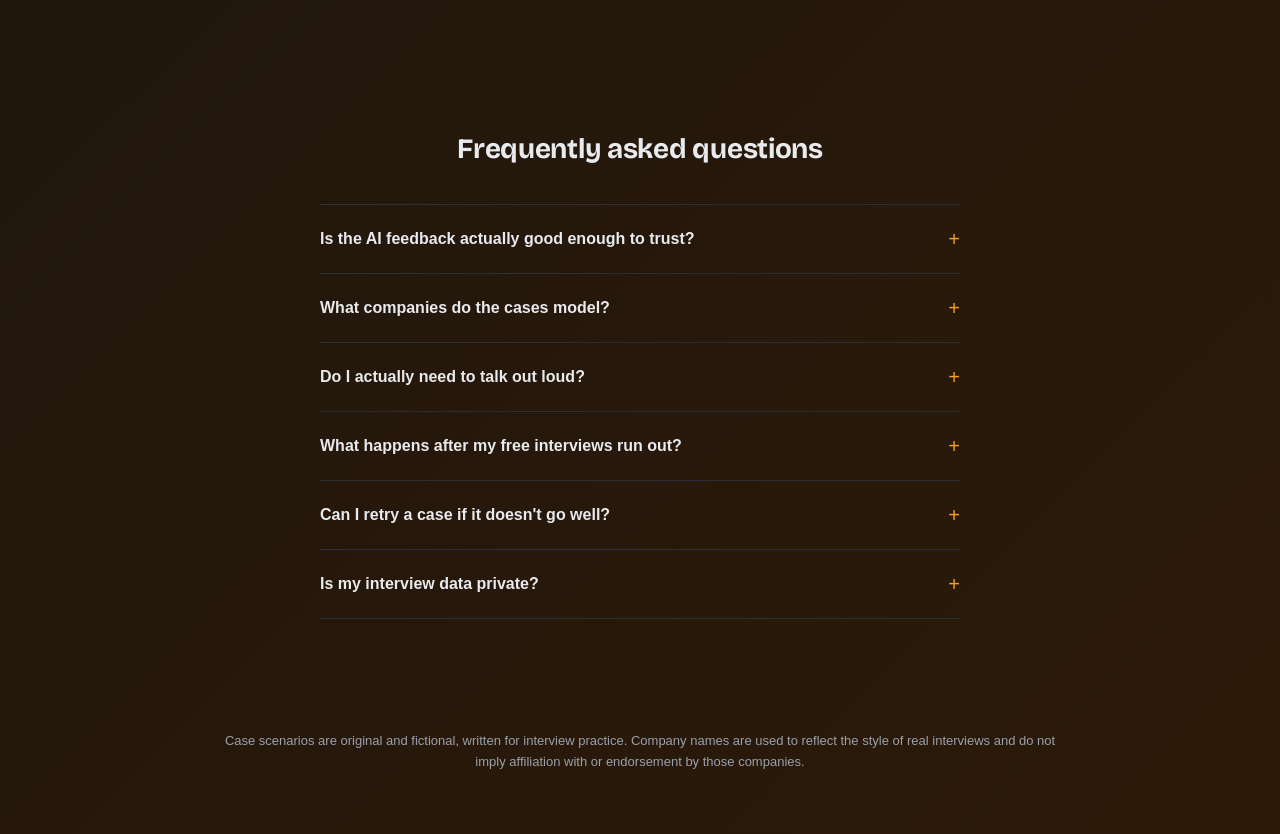
==== commit 0a4ee9b1: "Replace company names with white logos in the landing-page marquee Text names ("Anthropic", "OpenAI"" ====
--- a/web/index.html
+++ b/web/index.html
@@ -86,46 +86,46 @@
 
 <div class="logo-marquee" aria-label="Practice for roles at companies like these">
   <div class="logo-track">
-    <span>Anthropic</span>
-    <span>OpenAI</span>
-    <span>Figma</span>
-    <span>Stripe</span>
-    <span>Google</span>
-    <span>Meta</span>
-    <span>Revolut</span>
-    <span>Notion</span>
-    <span>Mercado Libre</span>
-    <span>Nubank</span>
-    <span>Anthropic</span>
-    <span>OpenAI</span>
-    <span>Figma</span>
-    <span>Stripe</span>
-    <span>Google</span>
-    <span>Meta</span>
-    <span>Revolut</span>
-    <span>Notion</span>
-    <span>Mercado Libre</span>
-    <span>Nubank</span>
-    <span>Anthropic</span>
-    <span>OpenAI</span>
-    <span>Figma</span>
-    <span>Stripe</span>
-    <span>Google</span>
-    <span>Meta</span>
-    <span>Revolut</span>
-    <span>Notion</span>
-    <span>Mercado Libre</span>
-    <span>Nubank</span>
-    <span>Anthropic</span>
-    <span>OpenAI</span>
-    <span>Figma</span>
-    <span>Stripe</span>
-    <span>Google</span>
-    <span>Meta</span>
-    <span>Revolut</span>
-    <span>Notion</span>
-    <span>Mercado Libre</span>
-    <span>Nubank</span>
+    <img src="assets/logos/anthropic.svg" alt="Anthropic" class="logo-marquee-icon">
+    <img src="assets/logos/openai.svg" alt="OpenAI" class="logo-marquee-icon">
+    <img src="assets/logos/figma.svg" alt="Figma" class="logo-marquee-icon">
+    <img src="assets/logos/stripe.svg" alt="Stripe" class="logo-marquee-icon">
+    <img src="assets/logos/google.svg" alt="Google" class="logo-marquee-icon">
+    <img src="assets/logos/meta.svg" alt="Meta" class="logo-marquee-icon">
+    <img src="assets/logos/revolut.svg" alt="Revolut" class="logo-marquee-icon">
+    <img src="assets/logos/notion.svg" alt="Notion" class="logo-marquee-icon">
+    <img src="assets/logos/mercadolibre.svg" alt="Mercado Libre" class="logo-marquee-icon logo-marquee-icon-wide">
+    <img src="assets/logos/nubank.svg" alt="Nubank" class="logo-marquee-icon">
+    <img src="assets/logos/anthropic.svg" alt="Anthropic" class="logo-marquee-icon">
+    <img src="assets/logos/openai.svg" alt="OpenAI" class="logo-marquee-icon">
+    <img src="assets/logos/figma.svg" alt="Figma" class="logo-marquee-icon">
+    <img src="assets/logos/stripe.svg" alt="Stripe" class="logo-marquee-icon">
+    <img src="assets/logos/google.svg" alt="Google" class="logo-marquee-icon">
+    <img src="assets/logos/meta.svg" alt="Meta" class="logo-marquee-icon">
+    <img src="assets/logos/revolut.svg" alt="Revolut" class="logo-marquee-icon">
+    <img src="assets/logos/notion.svg" alt="Notion" class="logo-marquee-icon">
+    <img src="assets/logos/mercadolibre.svg" alt="Mercado Libre" class="logo-marquee-icon logo-marquee-icon-wide">
+    <img src="assets/logos/nubank.svg" alt="Nubank" class="logo-marquee-icon">
+    <img src="assets/logos/anthropic.svg" alt="Anthropic" class="logo-marquee-icon">
+    <img src="assets/logos/openai.svg" alt="OpenAI" class="logo-marquee-icon">
+    <img src="assets/logos/figma.svg" alt="Figma" class="logo-marquee-icon">
+    <img src="assets/logos/stripe.svg" alt="Stripe" class="logo-marquee-icon">
+    <img src="assets/logos/google.svg" alt="Google" class="logo-marquee-icon">
+    <img src="assets/logos/meta.svg" alt="Meta" class="logo-marquee-icon">
+    <img src="assets/logos/revolut.svg" alt="Revolut" class="logo-marquee-icon">
+    <img src="assets/logos/notion.svg" alt="Notion" class="logo-marquee-icon">
+    <img src="assets/logos/mercadolibre.svg" alt="Mercado Libre" class="logo-marquee-icon logo-marquee-icon-wide">
+    <img src="assets/logos/nubank.svg" alt="Nubank" class="logo-marquee-icon">
+    <img src="assets/logos/anthropic.svg" alt="Anthropic" class="logo-marquee-icon">
+    <img src="assets/logos/openai.svg" alt="OpenAI" class="logo-marquee-icon">
+    <img src="assets/logos/figma.svg" alt="Figma" class="logo-marquee-icon">
+    <img src="assets/logos/stripe.svg" alt="Stripe" class="logo-marquee-icon">
+    <img src="assets/logos/google.svg" alt="Google" class="logo-marquee-icon">
+    <img src="assets/logos/meta.svg" alt="Meta" class="logo-marquee-icon">
+    <img src="assets/logos/revolut.svg" alt="Revolut" class="logo-marquee-icon">
+    <img src="assets/logos/notion.svg" alt="Notion" class="logo-marquee-icon">
+    <img src="assets/logos/mercadolibre.svg" alt="Mercado Libre" class="logo-marquee-icon logo-marquee-icon-wide">
+    <img src="assets/logos/nubank.svg" alt="Nubank" class="logo-marquee-icon">
   </div>
 </div>
 
--- a/web/styles.css
+++ b/web/styles.css
@@ -147,19 +147,31 @@
     top: 100%;
     left: 0;
     right: 0;
+    /* 100% here resolves against nav's own height (nav is this
+       element's positioned containing block), so this is exactly "the
+       rest of the viewport below the nav bar" -- covers the full
+       screen instead of just wrapping to the menu's content height,
+       whatever that happens to be on a given page. */
+    height: calc(100vh - 100%);
+    overflow-y: auto;
     flex-direction: column;
     align-items: stretch;
     gap: 20px;
     margin-left: 0;
     background: var(--surface);
-    border-bottom: 1px solid var(--border);
     padding: 20px 24px 24px;
-    box-shadow: 0 12px 24px rgba(0, 0, 0, 0.35);
     z-index: 50;
   }
 
   .nav-menu.open {
     display: flex;
+  }
+
+  /* Locks the page in place behind the full-screen menu -- without this,
+     scrolling while the menu is open could bring background content
+     into view past the menu's bottom edge. */
+  body.nav-menu-open {
+    overflow: hidden;
   }
 
   .nav-links,
@@ -231,12 +243,34 @@
   animation: marquee-scroll 52s linear infinite;
 }
 
-.logo-track span {
-  font-family: "Bricolage Grotesque", -apple-system, BlinkMacSystemFont, "Segoe UI", sans-serif;
-  font-weight: 700;
-  font-size: 24px;
-  white-space: nowrap;
-  color: var(--text-muted);
+/* Logos are fetched as-is (whatever colors/fills the source SVG uses)
+   and forced to a flat white silhouette with this filter -- brightness(0)
+   crushes every visible pixel to black regardless of original fill
+   color, invert(1) flips that to white, and the SVG's own transparency
+   is preserved throughout. Much more robust than trying to recolor each
+   logo's internal path fills by hand. Opacity keeps them at roughly the
+   same visual weight the plain-text company names had (color:
+   var(--text-muted)) rather than full-brightness white competing with
+   the page's actual content. */
+.logo-marquee-icon {
+  height: 24px;
+  width: auto;
+  flex-shrink: 0;
+  filter: brightness(0) invert(1);
+  opacity: 0.55;
+  transition: opacity 0.2s ease;
+}
+
+.logo-marquee-icon:hover {
+  opacity: 0.9;
+}
+
+/* Wordmark logos read as noticeably smaller than icon-only marks at the
+   same height, since most of their box is whitespace either side of
+   thin letterforms -- bumped up so it doesn't look like a rendering
+   error next to the icon marks. */
+.logo-marquee-icon-wide {
+  height: 30px;
 }
 
 @keyframes marquee-scroll {
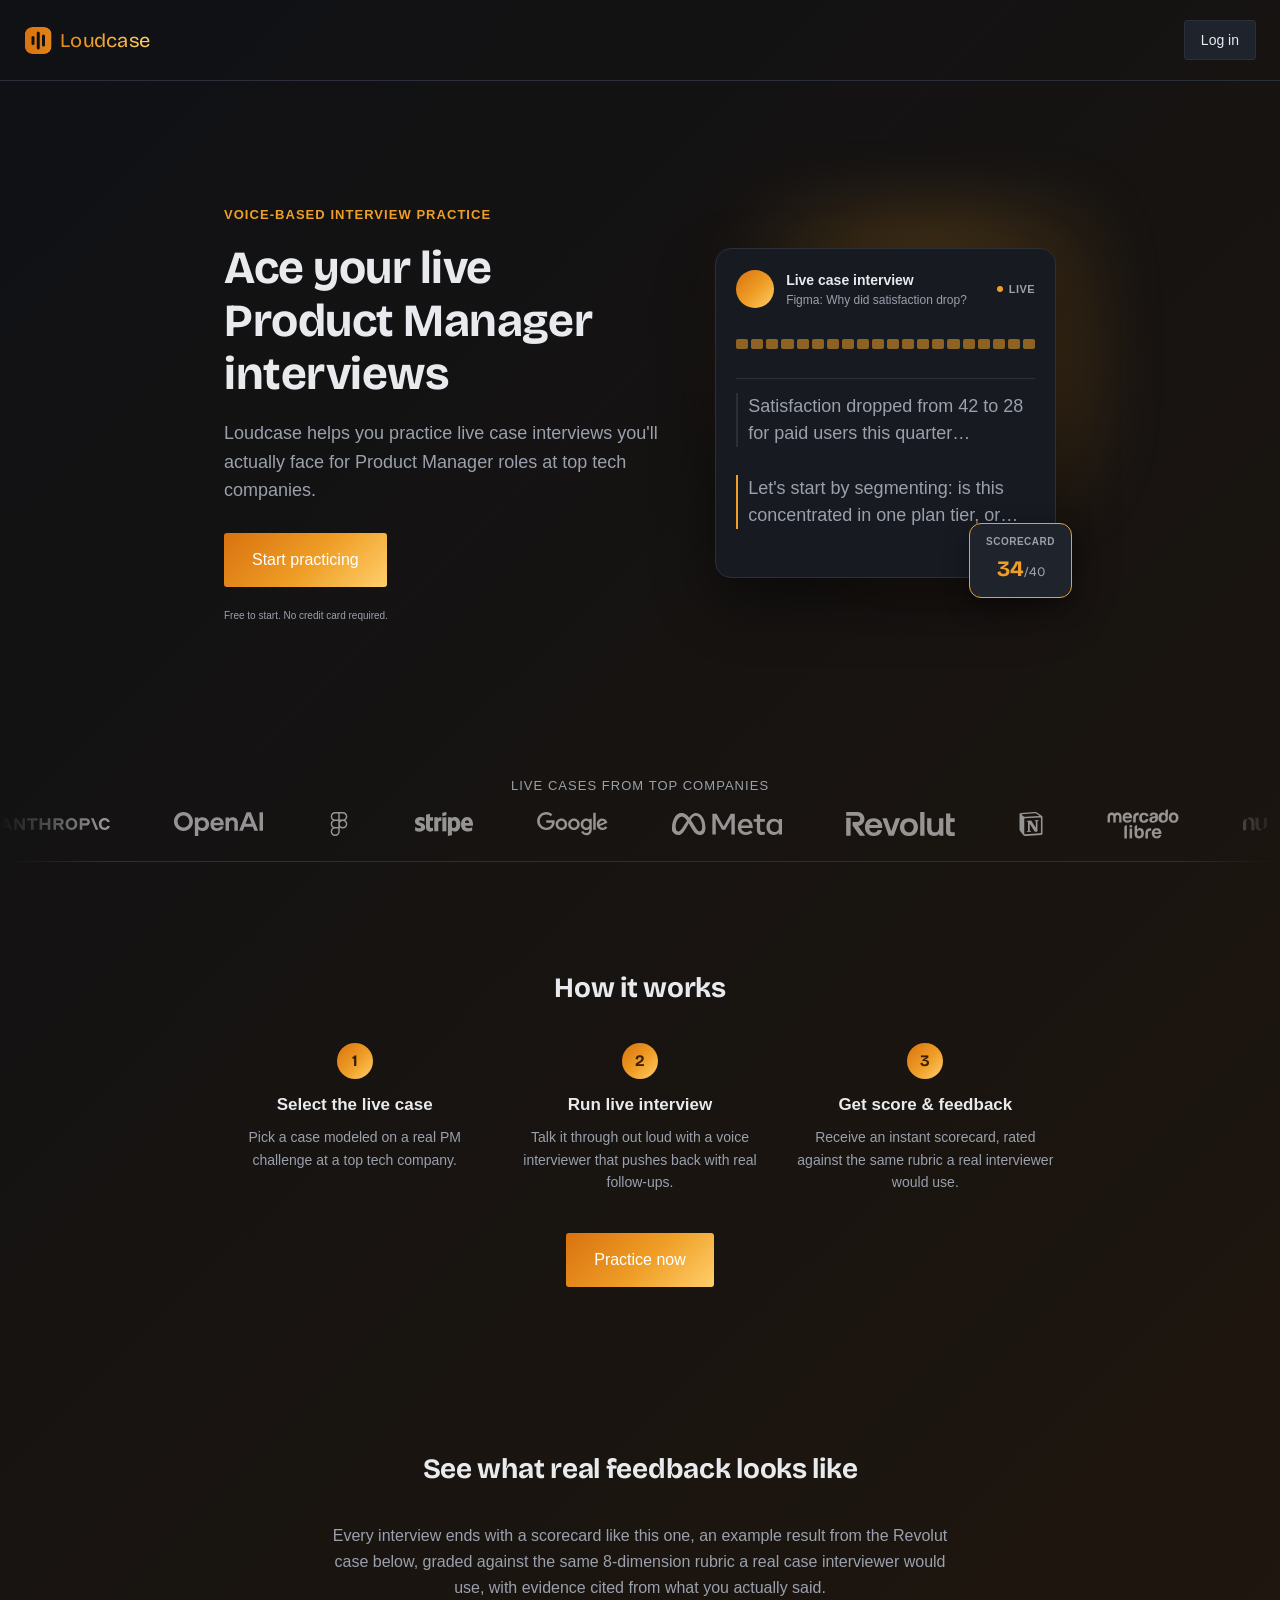
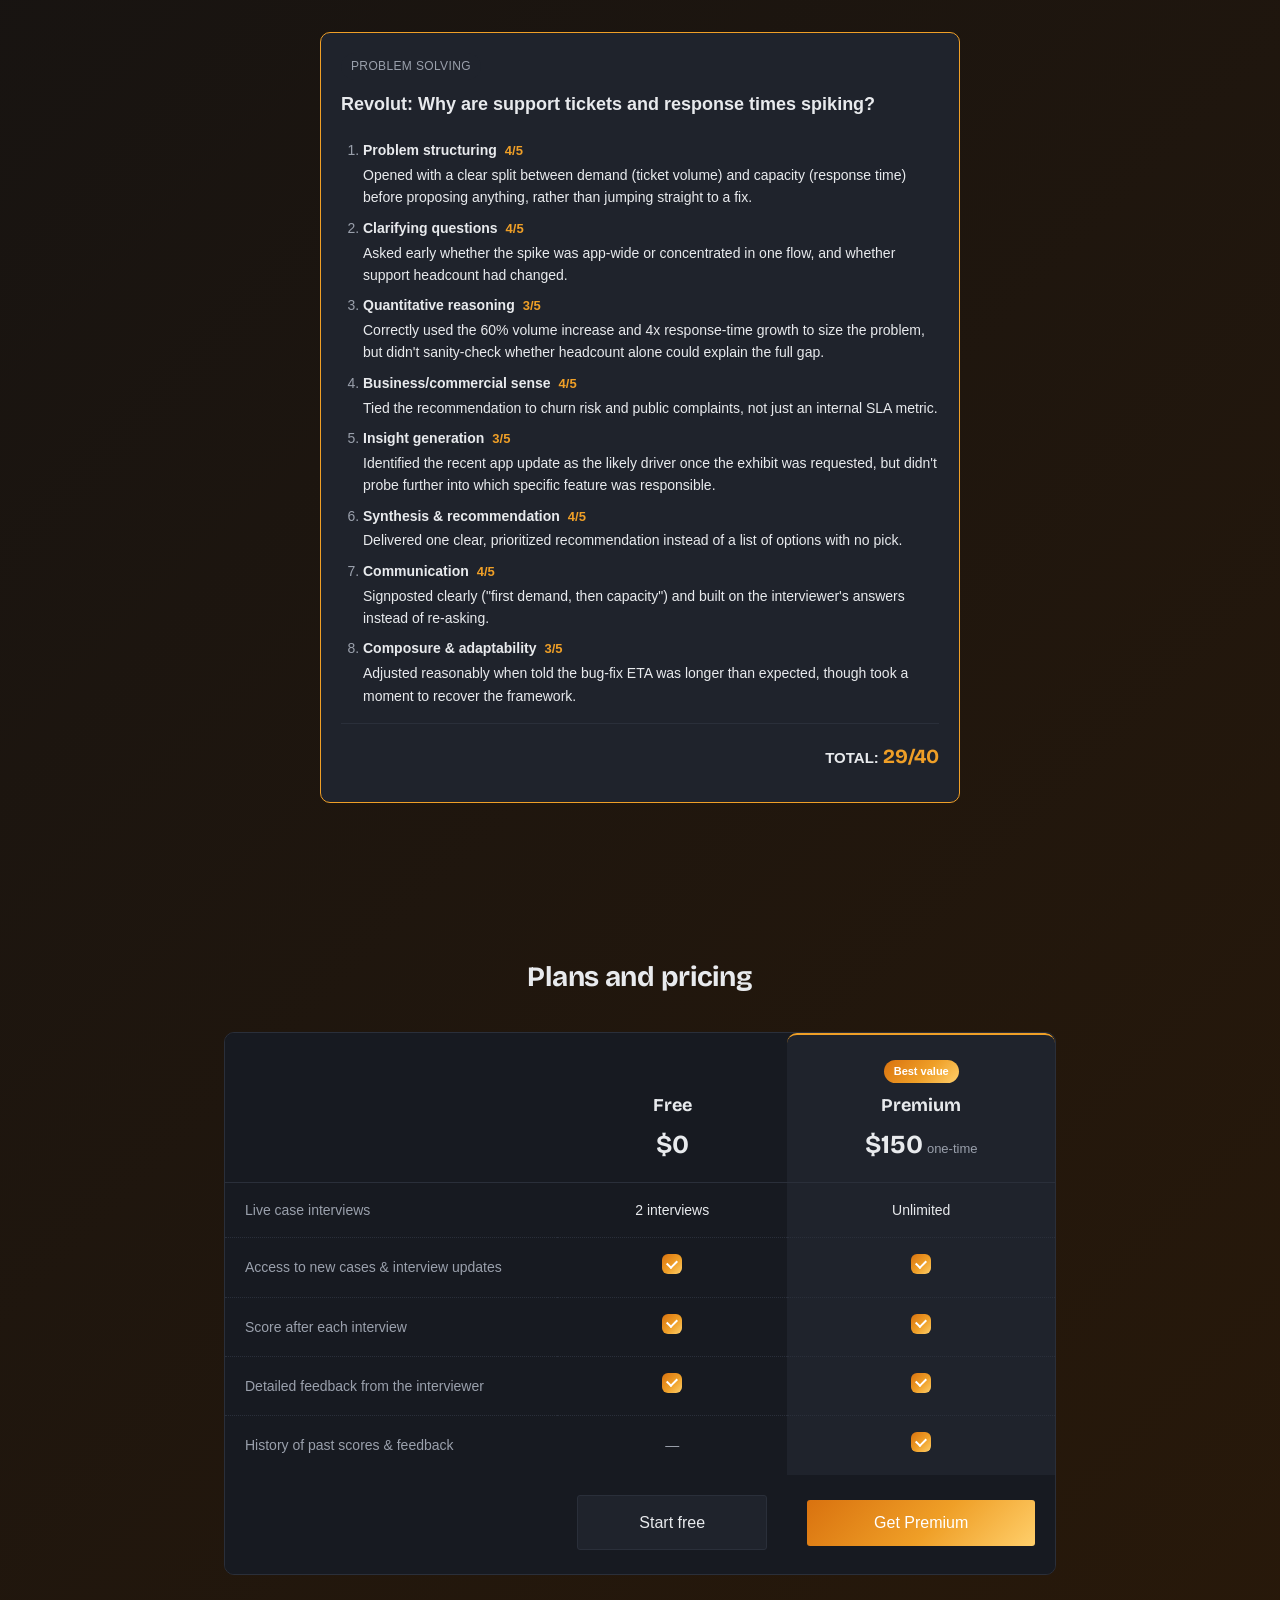
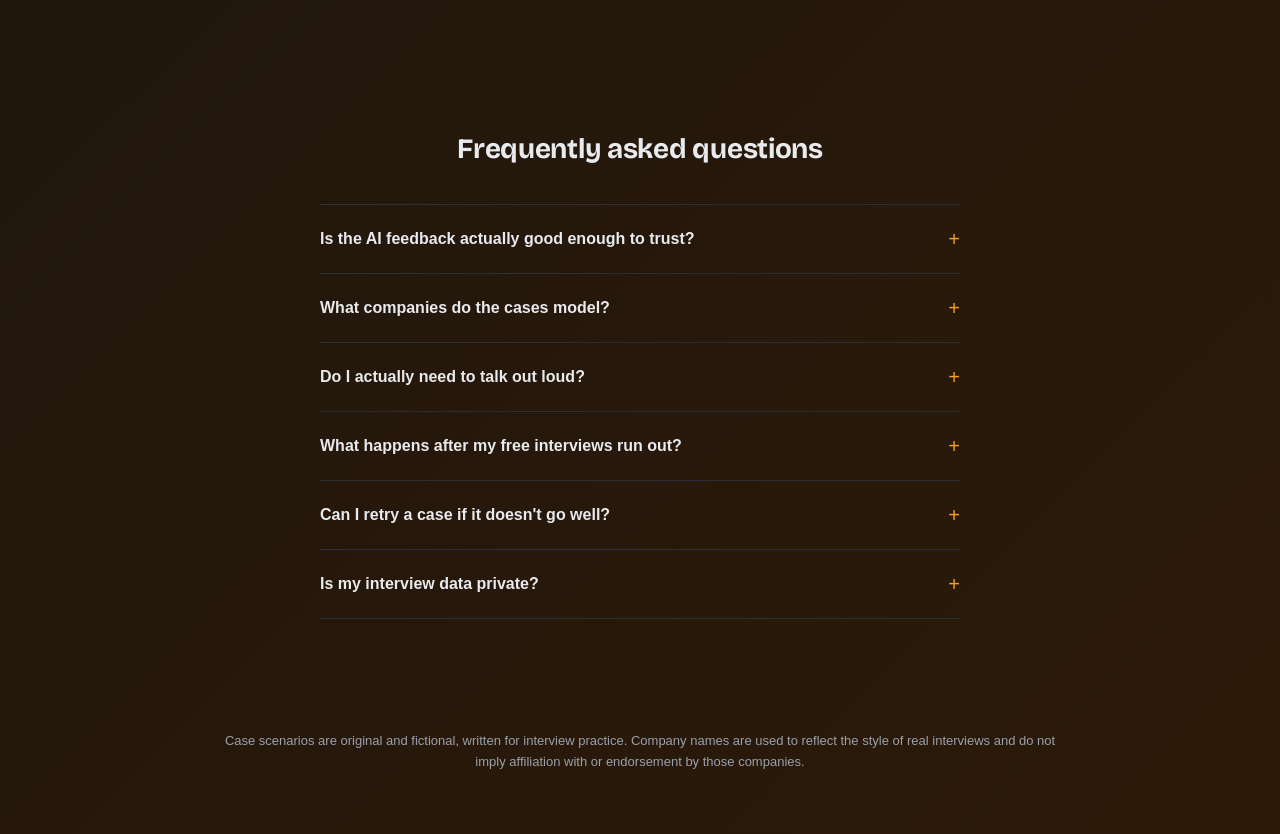
==== commit 292a6783: "mejora nuevo diseño" ====
--- a/web/index.html
+++ b/web/index.html
@@ -9,7 +9,7 @@
 <link rel="preconnect" href="https://fonts.googleapis.com">
 <link rel="preconnect" href="https://fonts.gstatic.com" crossorigin>
 <link href="https://fonts.googleapis.com/css2?family=Bricolage+Grotesque:wght@400;700&display=swap" rel="stylesheet">
-<link rel="stylesheet" href="styles.css">
+<link rel="stylesheet" href="styles.css?v=202611142229">
 </head>
 <body>
 <nav>
@@ -319,8 +319,8 @@
   </p>
 </div>
 
-<script src="config.js"></script>
-<script src="auth.js"></script>
+<script src="config.js?v=202611142229"></script>
+<script src="auth.js?v=202611142229"></script>
 <script>
   // Two "Get Premium" buttons exist (the desktop table's footer cell and
   // the mobile card, only one of which is ever visible at a time -- see
--- a/web/styles.css
+++ b/web/styles.css
@@ -99,6 +99,28 @@
      this is the only child -- space-between on the parent would have
      left it flush-left instead of at the edge). */
   margin-left: auto;
+}
+
+/* "Premium" pill next to the nav email -- added by wirePremiumBadge() in
+   auth.js for Premium accounts only. */
+.premium-badge {
+  display: inline-block;
+  margin-left: 8px;
+  padding: 2px 8px;
+  border-radius: 999px;
+  background: var(--accent-gradient);
+  color: var(--accent-text);
+  font-size: 11px;
+  font-weight: 700;
+  letter-spacing: 0.04em;
+  text-transform: uppercase;
+  line-height: 1.5;
+  vertical-align: middle;
+  white-space: nowrap;
+}
+
+.premium-badge[hidden] {
+  display: none;
 }
 
 .nav-burger {
@@ -255,6 +277,13 @@
 .logo-marquee-icon {
   height: 24px;
   width: auto;
+  /* Full wordmark logos (e.g. Anthropic's, ~9:1 aspect ratio) would
+     otherwise render nearly 5x wider than an icon-only mark at the same
+     height, dominating the row -- object-fit: contain lets max-width
+     shrink those proportionally (reducing effective height too) instead
+     of letting any single logo overwhelm its neighbors. */
+  max-width: 110px;
+  object-fit: contain;
   flex-shrink: 0;
   filter: brightness(0) invert(1);
   opacity: 0.55;
@@ -843,6 +872,189 @@
   flex-grow: 1;
 }
 
+/* ---- Case library: company grid (practice.html) ---- */
+.wrap-wide {
+  max-width: 1080px;
+}
+
+.company-grid {
+  display: grid;
+  grid-template-columns: repeat(3, 1fr);
+  gap: 16px;
+  margin-top: 32px;
+}
+
+.company-tile {
+  display: flex;
+  flex-direction: column;
+  justify-content: space-between;
+  gap: 20px;
+  padding: 20px;
+  background: var(--surface);
+  border: 1px solid var(--border);
+  border-radius: 14px;
+  color: var(--text);
+  text-decoration: none;
+  box-shadow: 0 1px 2px rgba(0, 0, 0, 0.3);
+  transition: border-color 0.15s ease, transform 0.15s ease, box-shadow 0.15s ease;
+}
+
+.company-tile:hover,
+.company-tile:focus-visible {
+  border-color: var(--accent);
+  transform: translateY(-2px);
+  box-shadow: 0 8px 24px rgba(0, 0, 0, 0.35);
+}
+
+.company-tile-head {
+  display: flex;
+  align-items: flex-start;
+  gap: 12px;
+}
+
+.company-tile-head h3 {
+  margin: 0;
+  font-size: 18px;
+}
+
+.company-tile-head p {
+  margin: 4px 0 0;
+  color: var(--text-muted);
+  font-size: 14px;
+}
+
+.company-tile-foot {
+  display: flex;
+  align-items: center;
+  justify-content: space-between;
+  padding-top: 16px;
+  border-top: 1px solid var(--border);
+  color: var(--text-muted);
+  font-size: 13px;
+}
+
+.company-tile-cta {
+  display: inline-flex;
+  align-items: center;
+  gap: 6px;
+  padding: 7px 14px;
+  border: 1px solid var(--accent);
+  border-radius: 999px;
+  color: var(--accent);
+  font-size: 13px;
+  font-weight: 600;
+  transition: background-color 0.15s ease, color 0.15s ease;
+}
+
+.company-tile:hover .company-tile-cta,
+.company-tile:focus-visible .company-tile-cta {
+  background: var(--accent);
+  color: var(--accent-text);
+}
+
+@media (prefers-reduced-motion: reduce) {
+  .company-tile,
+  .company-tile:hover {
+    transition: none;
+    transform: none;
+  }
+}
+
+@media (max-width: 900px) {
+  .company-grid {
+    grid-template-columns: repeat(2, 1fr);
+  }
+}
+
+@media (max-width: 560px) {
+  .company-grid {
+    grid-template-columns: 1fr;
+  }
+}
+
+/* ---- Case library: one company's cases (company.html) ---- */
+.company-header {
+  display: flex;
+  align-items: center;
+  gap: 16px;
+}
+
+.company-header h1 {
+  margin: 0;
+}
+
+.company-header p {
+  margin: 4px 0 0;
+  color: var(--text-muted);
+}
+
+.case-icon-lg {
+  width: 48px;
+  height: 48px;
+  border-radius: 12px;
+  font-size: 22px;
+}
+
+.company-intro {
+  margin: 24px 0 8px;
+  color: var(--text-muted);
+}
+
+.company-case-list {
+  list-style: none;
+  margin: 16px 0 0;
+  padding: 0;
+  display: flex;
+  flex-direction: column;
+  gap: 12px;
+}
+
+.company-case {
+  display: flex;
+  align-items: center;
+  justify-content: space-between;
+  gap: 20px;
+  padding: 20px;
+  background: rgba(0, 0, 0, 0.3);
+  border-radius: var(--radius);
+}
+
+.company-case-text {
+  display: flex;
+  flex-direction: column;
+  gap: 8px;
+  min-width: 0;
+}
+
+.company-case-text h3 {
+  margin: 0;
+  font-size: 17px;
+  line-height: 1.35;
+}
+
+.company-case-text p {
+  margin: 0;
+  color: var(--text-muted);
+  font-size: 14px;
+}
+
+.company-case .btn {
+  flex-shrink: 0;
+  padding: 8px 22px;
+  font-size: 14px;
+}
+
+@media (max-width: 560px) {
+  .company-case {
+    flex-direction: column;
+    align-items: stretch;
+  }
+
+  .company-case .btn {
+    text-align: center;
+  }
+}
+
 /* Small, scoped tweaks to the landing page's "See what real feedback
    looks like" sample card only -- .sample-feedback-card is combined
    with .case-card rather than changing .case-card itself, since that
@@ -1011,6 +1223,31 @@
   background: var(--surface);
   color: var(--text);
   box-shadow: 0 1px 6px rgba(0, 0, 0, 0.35);
+}
+
+/* "Continue with Google" button (rendered by Google's script into this
+   container) and the "or" divider above the email form -- login.html. */
+.google-signin-btn {
+  display: flex;
+  justify-content: center;
+  min-height: 44px;
+}
+
+.auth-divider {
+  display: flex;
+  align-items: center;
+  gap: 12px;
+  margin: 20px 0;
+  color: var(--text-muted);
+  font-size: 13px;
+}
+
+.auth-divider::before,
+.auth-divider::after {
+  content: "";
+  flex: 1;
+  height: 1px;
+  background: var(--border);
 }
 
 .auth-form-inner form {
